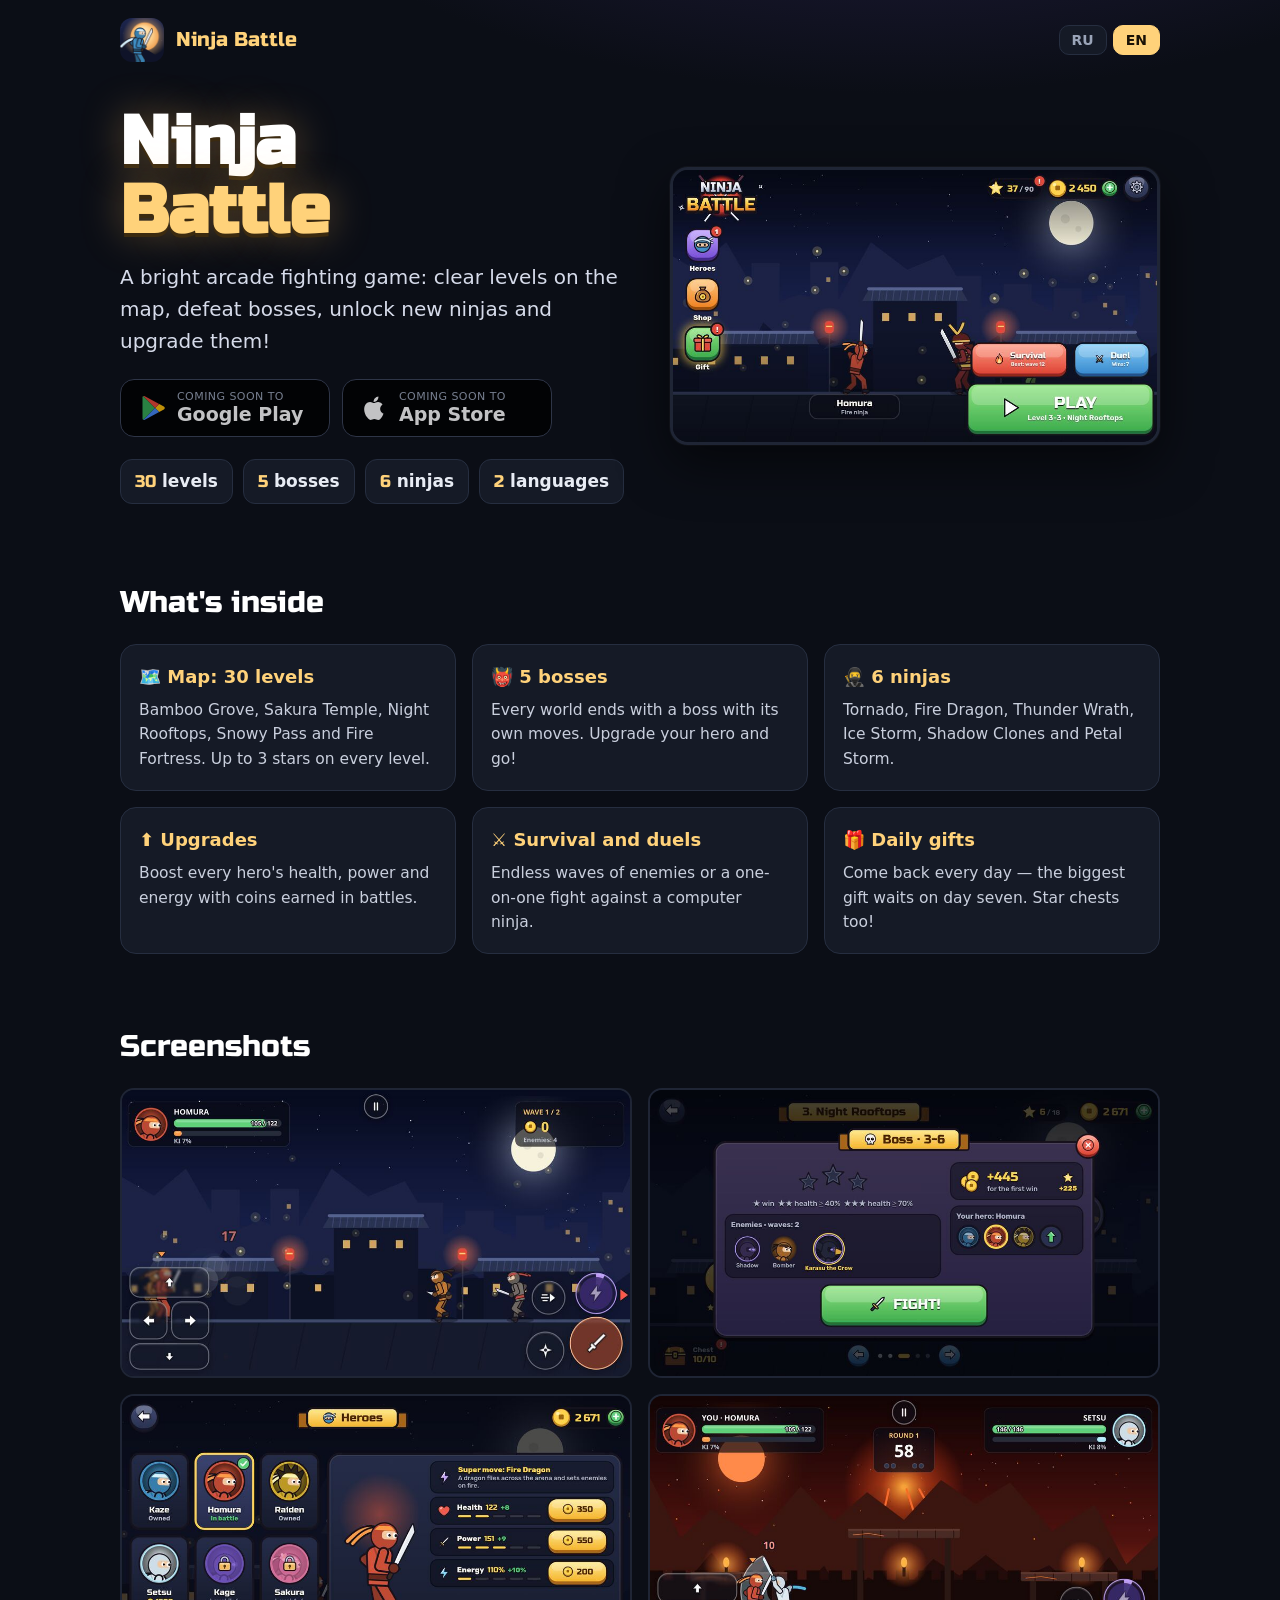
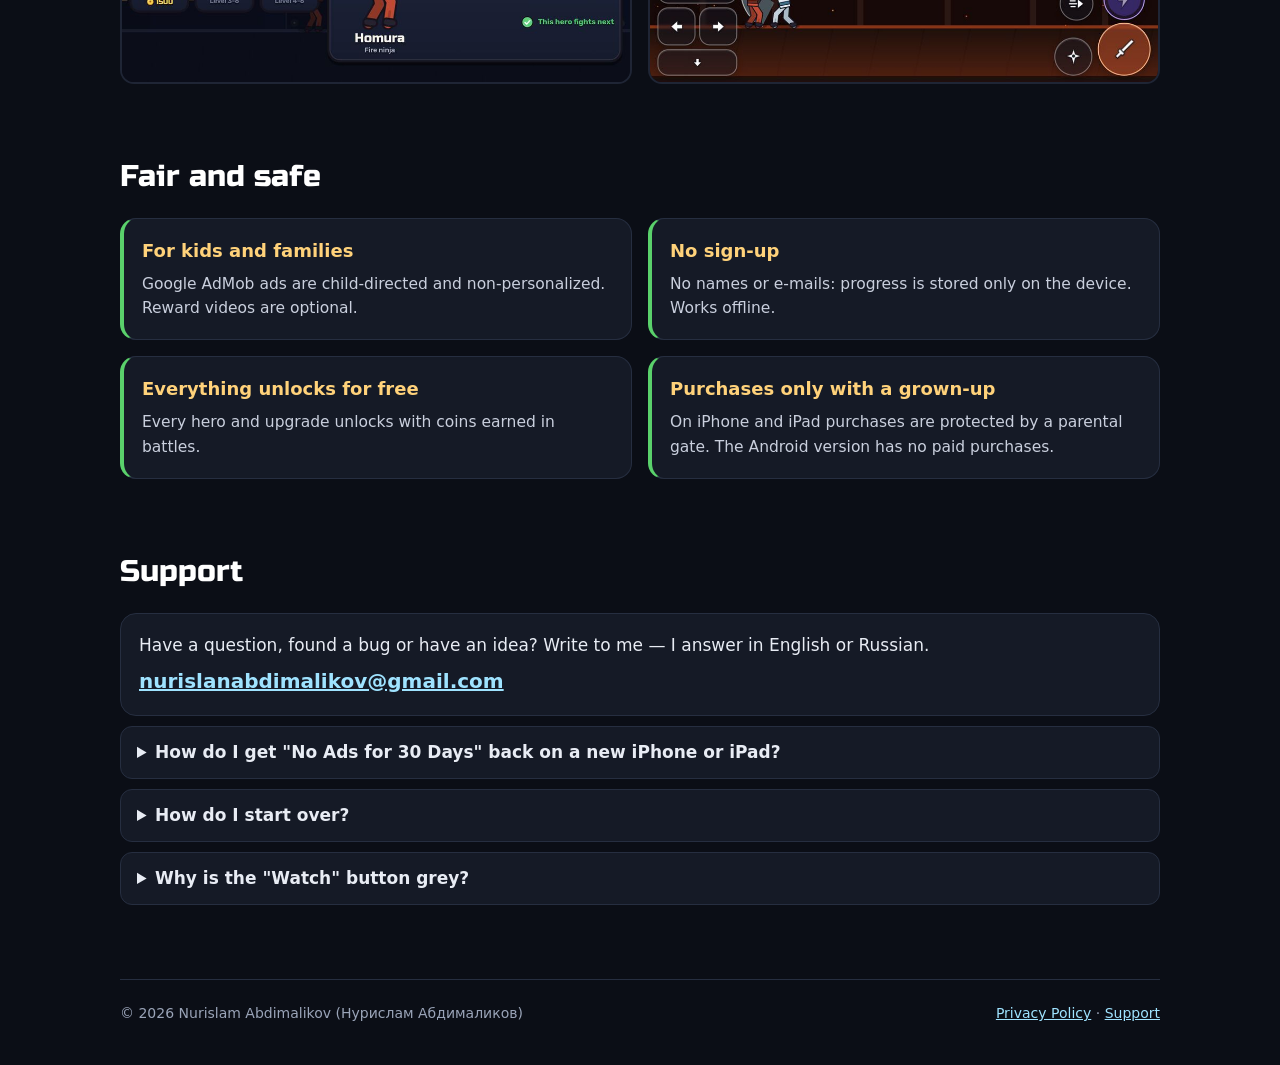
==== index.html @ 45d9c553 "Сайт игры «Битва ниндзя»: политика конфиденциальности, поддержка, app-ads.txt" ====
<!doctype html>
<html lang="ru">
<head>
<meta charset="utf-8">
<meta name="viewport" content="width=device-width,initial-scale=1">
<title>Битва ниндзя — Ninja Battle</title>
<meta name="description" content="Битва ниндзя — яркий аркадный файтинг для Android, iPhone и iPad: 30 уровней, 5 боссов, 6 ниндзя, выживание и дуэли.">
<meta property="og:title" content="Битва ниндзя — Ninja Battle">
<meta property="og:description" content="30 уровней, 6 ниндзя, боссы и дуэли. Открывай и прокачивай героев!">
<meta property="og:image" content="https://nurislam-abdimalikov.github.io/assets/feature-ru.jpg">
<meta name="theme-color" content="#0b0e16">
<link rel="icon" type="image/png" href="favicon.png">
<link rel="apple-touch-icon" href="assets/apple-touch-icon.png">
<style>
@font-face{font-family:Russo;src:url(assets/fonts/RussoOne-Regular.ttf) format('truetype');font-display:swap}
:root{--bg:#0b0e16;--card:#151a26;--line:#262e40;--text:#e8ecf4;--muted:#9aa4b8;--gold:#ffd27a;--green:#5ad16b;--blue:#9fe3ff;--red:#ff6b5a}
*{box-sizing:border-box}
body{margin:0;background:radial-gradient(1200px 600px at 70% -10%,#2a2350 0%,rgba(42,35,80,0) 60%),var(--bg);color:var(--text);font:17px/1.6 system-ui,-apple-system,'Segoe UI',Roboto,Arial,sans-serif}
a{color:var(--blue)}
.wrap{max-width:1080px;margin:0 auto;padding:0 20px}
header{display:flex;align-items:center;justify-content:space-between;padding:18px 0}
.brand{display:flex;align-items:center;gap:12px;font-family:Russo,system-ui;font-size:20px;color:var(--gold);text-decoration:none}
.brand img{width:44px;height:44px;border-radius:12px}
.lang{display:flex;gap:6px}
.lang button{background:var(--card);color:var(--muted);border:1px solid var(--line);border-radius:10px;padding:6px 12px;font:600 14px system-ui;cursor:pointer}
.lang button.on{color:#1a1206;background:var(--gold);border-color:var(--gold)}
.hero{display:grid;grid-template-columns:1.05fr 1fr;gap:36px;align-items:center;padding:28px 0 40px}
h1{font-family:Russo,system-ui;font-size:clamp(40px,6vw,68px);line-height:1.02;margin:0 0 14px;color:#fff;text-shadow:0 4px 0 #3b2a10,0 0 40px rgba(255,190,90,.35)}
h1 span{color:var(--gold)}
.lead{font-size:20px;color:#d6dbea;margin:0 0 22px}
.badges{display:flex;flex-wrap:wrap;gap:12px}
.badge{display:flex;align-items:center;gap:10px;min-width:210px;padding:10px 18px;border-radius:14px;background:#000;border:1px solid #3a4258;color:#fff;text-decoration:none}
.badge svg{width:28px;height:28px;flex:none}
.badge small{display:block;font-size:11px;color:var(--muted);line-height:1.2;text-transform:uppercase;letter-spacing:.04em}
.badge b{display:block;font-size:19px;line-height:1.2}
.badge.soon{opacity:.75;cursor:default}
.shot-main{width:100%;border-radius:18px;border:3px solid #1f2535;box-shadow:0 18px 50px rgba(0,0,0,.55),0 0 0 1px rgba(255,255,255,.04)}
.stats{display:flex;gap:10px;flex-wrap:wrap;margin:22px 0 0}
.stat{background:var(--card);border:1px solid var(--line);border-radius:12px;padding:8px 14px;font-weight:700}
.stat b{color:var(--gold);font-family:Russo,system-ui;font-weight:400;margin-right:6px}
h2{font-family:Russo,system-ui;font-weight:400;font-size:30px;margin:0 0 18px;color:#fff}
section{padding:34px 0}
.grid{display:grid;grid-template-columns:repeat(3,1fr);gap:16px}
.card{background:var(--card);border:1px solid var(--line);border-radius:16px;padding:18px}
.card h3{margin:0 0 6px;font-size:18px;color:var(--gold)}
.card p{margin:0;color:#c9cfdd;font-size:15.5px}
.gallery{display:grid;grid-template-columns:repeat(2,1fr);gap:16px}
.gallery img{width:100%;border-radius:14px;border:2px solid #1f2535;display:block}
.safe{display:grid;grid-template-columns:repeat(2,1fr);gap:16px}
.safe .card{border-left:4px solid var(--green)}
#support .card{display:flex;flex-direction:column;gap:6px}
.mail{font-size:20px;font-weight:700}
details{background:var(--card);border:1px solid var(--line);border-radius:12px;padding:12px 16px;margin:10px 0}
summary{cursor:pointer;font-weight:700}
footer{border-top:1px solid var(--line);margin-top:30px;padding:22px 0 40px;color:var(--muted);font-size:14px;display:flex;flex-wrap:wrap;gap:10px 22px;justify-content:space-between}
@media (max-width:860px){.hero{grid-template-columns:1fr}.grid{grid-template-columns:1fr 1fr}.safe,.gallery{grid-template-columns:1fr}}
@media (max-width:560px){.grid{grid-template-columns:1fr}.badge{min-width:0;flex:1 1 100%}}
</style>
</head>
<body>
<div class="wrap">
  <header>
    <a class="brand" href="./"><img src="assets/icon-192.png" alt=""><span data-t="brand">Битва ниндзя</span></a>
    <div class="lang"><button data-lang="ru">RU</button><button data-lang="en">EN</button></div>
  </header>

  <div class="hero">
    <div>
      <h1 data-t="title" data-html>Битва<br><span>ниндзя</span></h1>
      <p class="lead" data-t="lead">Яркий аркадный файтинг: проходи уровни на карте, побеждай боссов, открывай новых ниндзя и прокачивай их!</p>
      <div class="badges">
        <a class="badge soon" id="gp" aria-disabled="true">
          <svg viewBox="0 0 24 24"><path fill="#34A853" d="M3.6 1.8 13.8 12 3.6 22.2c-.4-.2-.6-.7-.6-1.2V3c0-.5.2-1 .6-1.2z"/><path fill="#FBBC04" d="m17.3 15.5-3.5-3.5 3.5-3.5 4 2.3c1.1.6 1.1 1.8 0 2.4z"/><path fill="#4285F4" d="M17.3 15.5 13.8 12 3.6 22.2c.4.2.9.2 1.4-.1z"/><path fill="#EA4335" d="M17.3 8.5 5 1.9c-.5-.3-1-.3-1.4-.1L13.8 12z"/></svg>
          <span><small data-t="gpSmall">Скоро в</small><b>Google Play</b></span>
        </a>
        <a class="badge soon" id="as" aria-disabled="true">
          <svg viewBox="0 0 24 24"><path fill="#fff" d="M16.4 12.6c0-2.4 2-3.6 2.1-3.7-1.2-1.7-3-1.9-3.6-2-1.5-.2-3 .9-3.8.9-.8 0-2-.9-3.3-.9-1.7 0-3.3 1-4.2 2.5-1.8 3.1-.5 7.7 1.3 10.2.9 1.2 1.9 2.6 3.2 2.6 1.3-.1 1.8-.8 3.3-.8 1.6 0 2 .8 3.4.8 1.4 0 2.3-1.3 3.1-2.5 1-1.4 1.4-2.8 1.4-2.9 0 0-2.9-1.1-2.9-4.2zM13.9 5.3c.7-.9 1.2-2 1-3.2-1 0-2.3.7-3 1.6-.7.8-1.2 2-1.1 3.1 1.2.1 2.3-.6 3.1-1.5z"/></svg>
          <span><small data-t="asSmall">Скоро в</small><b>App Store</b></span>
        </a>
      </div>
      <div class="stats">
        <div class="stat"><b>30</b><span data-t="s1">уровней</span></div>
        <div class="stat"><b>5</b><span data-t="s2">боссов</span></div>
        <div class="stat"><b>6</b><span data-t="s3">ниндзя</span></div>
        <div class="stat"><b>2</b><span data-t="s4">языка</span></div>
      </div>
    </div>
    <img class="shot-main" data-shot="01-home" src="assets/ru-01-home.jpg" alt="">
  </div>

  <section>
    <h2 data-t="featTitle">Что в игре</h2>
    <div class="grid">
      <div class="card"><h3 data-t="f1h">🗺️ Карта: 30 уровней</h3><p data-t="f1">Бамбуковая роща, храм сакуры, ночные крыши, снежный перевал и огненная крепость. До 3 звёзд за каждый уровень.</p></div>
      <div class="card"><h3 data-t="f2h">👹 5 боссов</h3><p data-t="f2">В конце каждого мира ждёт босс со своими приёмами. Прокачай героя — и вперёд!</p></div>
      <div class="card"><h3 data-t="f3h">🥷 6 ниндзя</h3><p data-t="f3">Торнадо, огненный дракон, гнев грома, ледяная буря, теневые клоны и буря лепестков.</p></div>
      <div class="card"><h3 data-t="f4h">⬆️ Прокачка</h3><p data-t="f4">Улучшай здоровье, силу и энергию каждого героя за монеты, заработанные в боях.</p></div>
      <div class="card"><h3 data-t="f5h">⚔️ Выживание и дуэли</h3><p data-t="f5">Бесконечные волны врагов или бой один на один с ниндзя-компьютером.</p></div>
      <div class="card"><h3 data-t="f6h">🎁 Подарки каждый день</h3><p data-t="f6">Заходи каждый день — на седьмой день самый большой подарок. Сундуки за звёзды!</p></div>
    </div>
  </section>

  <section>
    <h2 data-t="galTitle">Скриншоты</h2>
    <div class="gallery">
      <img data-shot="03-battle" src="assets/ru-03-battle.jpg" alt="" loading="lazy">
      <img data-shot="05-boss" src="assets/ru-05-boss.jpg" alt="" loading="lazy">
      <img data-shot="04-heroes" src="assets/ru-04-heroes.jpg" alt="" loading="lazy">
      <img data-shot="07-duel" src="assets/ru-07-duel.jpg" alt="" loading="lazy">
    </div>
  </section>

  <section>
    <h2 data-t="safeTitle">Честно и безопасно</h2>
    <div class="safe">
      <div class="card"><h3 data-t="g1h">Для детей и семей</h3><p data-t="g1">Реклама Google AdMob — только детская и без персонализации. Ролики за награду — по желанию.</p></div>
      <div class="card"><h3 data-t="g2h">Без регистрации</h3><p data-t="g2">Никаких имён и e-mail: прогресс хранится только на устройстве. Можно играть без интернета.</p></div>
      <div class="card"><h3 data-t="g3h">Всё открывается бесплатно</h3><p data-t="g3">Все герои и улучшения открываются за монеты, заработанные в боях.</p></div>
      <div class="card"><h3 data-t="g4h">Покупки — только со взрослыми</h3><p data-t="g4">На iPhone и iPad покупки защищены «родительским замком». В версии для Android платных покупок нет.</p></div>
    </div>
  </section>

  <section id="support">
    <h2 data-t="supTitle">Поддержка</h2>
    <div class="card">
      <span data-t="supText">Есть вопрос, нашли ошибку или есть идея? Напишите — отвечу на русском или английском.</span>
      <a class="mail" href="mailto:nurislanabdimalikov@gmail.com">nurislanabdimalikov@gmail.com</a>
    </div>
    <details><summary data-t="q1">Как вернуть «Без рекламы на 30 дней» на новом iPhone или iPad?</summary><p data-t="a1">Войдите в тот же Apple ID, откройте Магазин (или Настройки) и нажмите «Восстановить покупки» — оставшиеся дни вернутся.</p></details>
    <details><summary data-t="q2">Как начать игру заново?</summary><p data-t="a2">Настройки → «Сбросить прогресс». Прогресс хранится только на устройстве, поэтому при удалении игры он тоже удаляется.</p></details>
    <details><summary data-t="q3">Почему кнопка «Смотреть» серая?</summary><p data-t="a3">Рекламный ролик сейчас не загрузился (нет интернета или нет рекламы в вашем регионе) или вы уже посмотрели все ролики на сегодня. Попробуйте позже.</p></details>
  </section>

  <footer>
    <span>© 2026 Nurislam Abdimalikov (<span data-t="devRu">Нурислам Абдималиков</span>)</span>
    <span><a id="pp" href="privacy-policy-ru.html" data-t="pp">Политика конфиденциальности</a> · <a href="#support" data-t="sup">Поддержка</a></span>
  </footer>
</div>

<script>
// Когда игра выйдет — вставь ссылки сюда, и значки «Скоро» станут кнопками «Скачать»:
const GOOGLE_PLAY_URL = ''; // например https://play.google.com/store/apps/details?id=com.bitvaninja.game
const APP_STORE_URL = '';   // например https://apps.apple.com/app/id1234567890

const T = {
  en: {
    brand: 'Ninja Battle', title: 'Ninja<br><span>Battle</span>',
    lead: 'A bright arcade fighting game: clear levels on the map, defeat bosses, unlock new ninjas and upgrade them!',
    gpSmall: 'Coming soon to', asSmall: 'Coming soon to', s1: 'levels', s2: 'bosses', s3: 'ninjas', s4: 'languages',
    featTitle: "What's inside", f1h: '🗺️ Map: 30 levels', f1: 'Bamboo Grove, Sakura Temple, Night Rooftops, Snowy Pass and Fire Fortress. Up to 3 stars on every level.',
    f2h: '👹 5 bosses', f2: 'Every world ends with a boss with its own moves. Upgrade your hero and go!',
    f3h: '🥷 6 ninjas', f3: 'Tornado, Fire Dragon, Thunder Wrath, Ice Storm, Shadow Clones and Petal Storm.',
    f4h: '⬆️ Upgrades', f4: "Boost every hero's health, power and energy with coins earned in battles.",
    f5h: '⚔️ Survival and duels', f5: 'Endless waves of enemies or a one-on-one fight against a computer ninja.',
    f6h: '🎁 Daily gifts', f6: 'Come back every day — the biggest gift waits on day seven. Star chests too!',
    galTitle: 'Screenshots', safeTitle: 'Fair and safe',
    g1h: 'For kids and families', g1: 'Google AdMob ads are child-directed and non-personalized. Reward videos are optional.',
    g2h: 'No sign-up', g2: 'No names or e-mails: progress is stored only on the device. Works offline.',
    g3h: 'Everything unlocks for free', g3: 'Every hero and upgrade unlocks with coins earned in battles.',
    g4h: 'Purchases only with a grown-up', g4: 'On iPhone and iPad purchases are protected by a parental gate. The Android version has no paid purchases.',
    supTitle: 'Support', supText: 'Have a question, found a bug or have an idea? Write to me — I answer in English or Russian.',
    q1: 'How do I get "No Ads for 30 Days" back on a new iPhone or iPad?', a1: 'Sign in with the same Apple ID, open the Shop (or Settings) and tap "Restore purchases" — the remaining days come back.',
    q2: 'How do I start over?', a2: 'Settings → "Reset progress". Progress is stored only on the device, so deleting the game deletes it too.',
    q3: 'Why is the "Watch" button grey?', a3: "The video ad didn't load (no internet or no ads in your region) or you have watched all videos for today. Try again later.",
    devRu: 'Нурислам Абдималиков', pp: 'Privacy Policy', sup: 'Support', ppHref: 'privacy-policy-en.html',
  },
};
const ru = {}; document.querySelectorAll('[data-t]').forEach(el => { ru[el.dataset.t] = el.innerHTML; });
ru.ppHref = 'privacy-policy-ru.html'; ru.gpSmall = 'Скоро в'; ru.asSmall = 'Скоро в';
T.ru = ru;
function setLang(lang) {
  const d = T[lang] || T.ru;
  document.documentElement.lang = lang;
  document.querySelectorAll('[data-t]').forEach(el => { const v = d[el.dataset.t]; if (v != null) el.innerHTML = v; });
  document.querySelectorAll('[data-shot]').forEach(img => { img.src = `assets/${lang}-${img.dataset.shot}.jpg`; });
  document.getElementById('pp').href = d.ppHref;
  document.querySelectorAll('.lang button').forEach(b => b.classList.toggle('on', b.dataset.lang === lang));
  document.title = lang === 'en' ? 'Ninja Battle — Битва ниндзя' : 'Битва ниндзя — Ninja Battle';
  for (const [id, url] of [['gp', GOOGLE_PLAY_URL], ['as', APP_STORE_URL]]) {
    const a = document.getElementById(id);
    if (url) { a.href = url; a.classList.remove('soon'); a.removeAttribute('aria-disabled'); a.querySelector('small').textContent = id === 'gp' ? (lang === 'en' ? 'Get it on' : 'Скачать в') : (lang === 'en' ? 'Download on the' : 'Загрузить в'); }
  }
  try { localStorage.setItem('lang', lang); } catch (e) {}
}
document.querySelectorAll('.lang button').forEach(b => b.addEventListener('click', () => setLang(b.dataset.lang)));
const q = new URLSearchParams(location.search).get('lang');
let saved = null; try { saved = localStorage.getItem('lang'); } catch (e) {}
const auto = /^(ru|ky|kk|uz|be|tg)/i.test(navigator.language || '') ? 'ru' : 'en';
setLang(q === 'en' || q === 'ru' ? q : saved || auto);
</script>
</body>
</html>
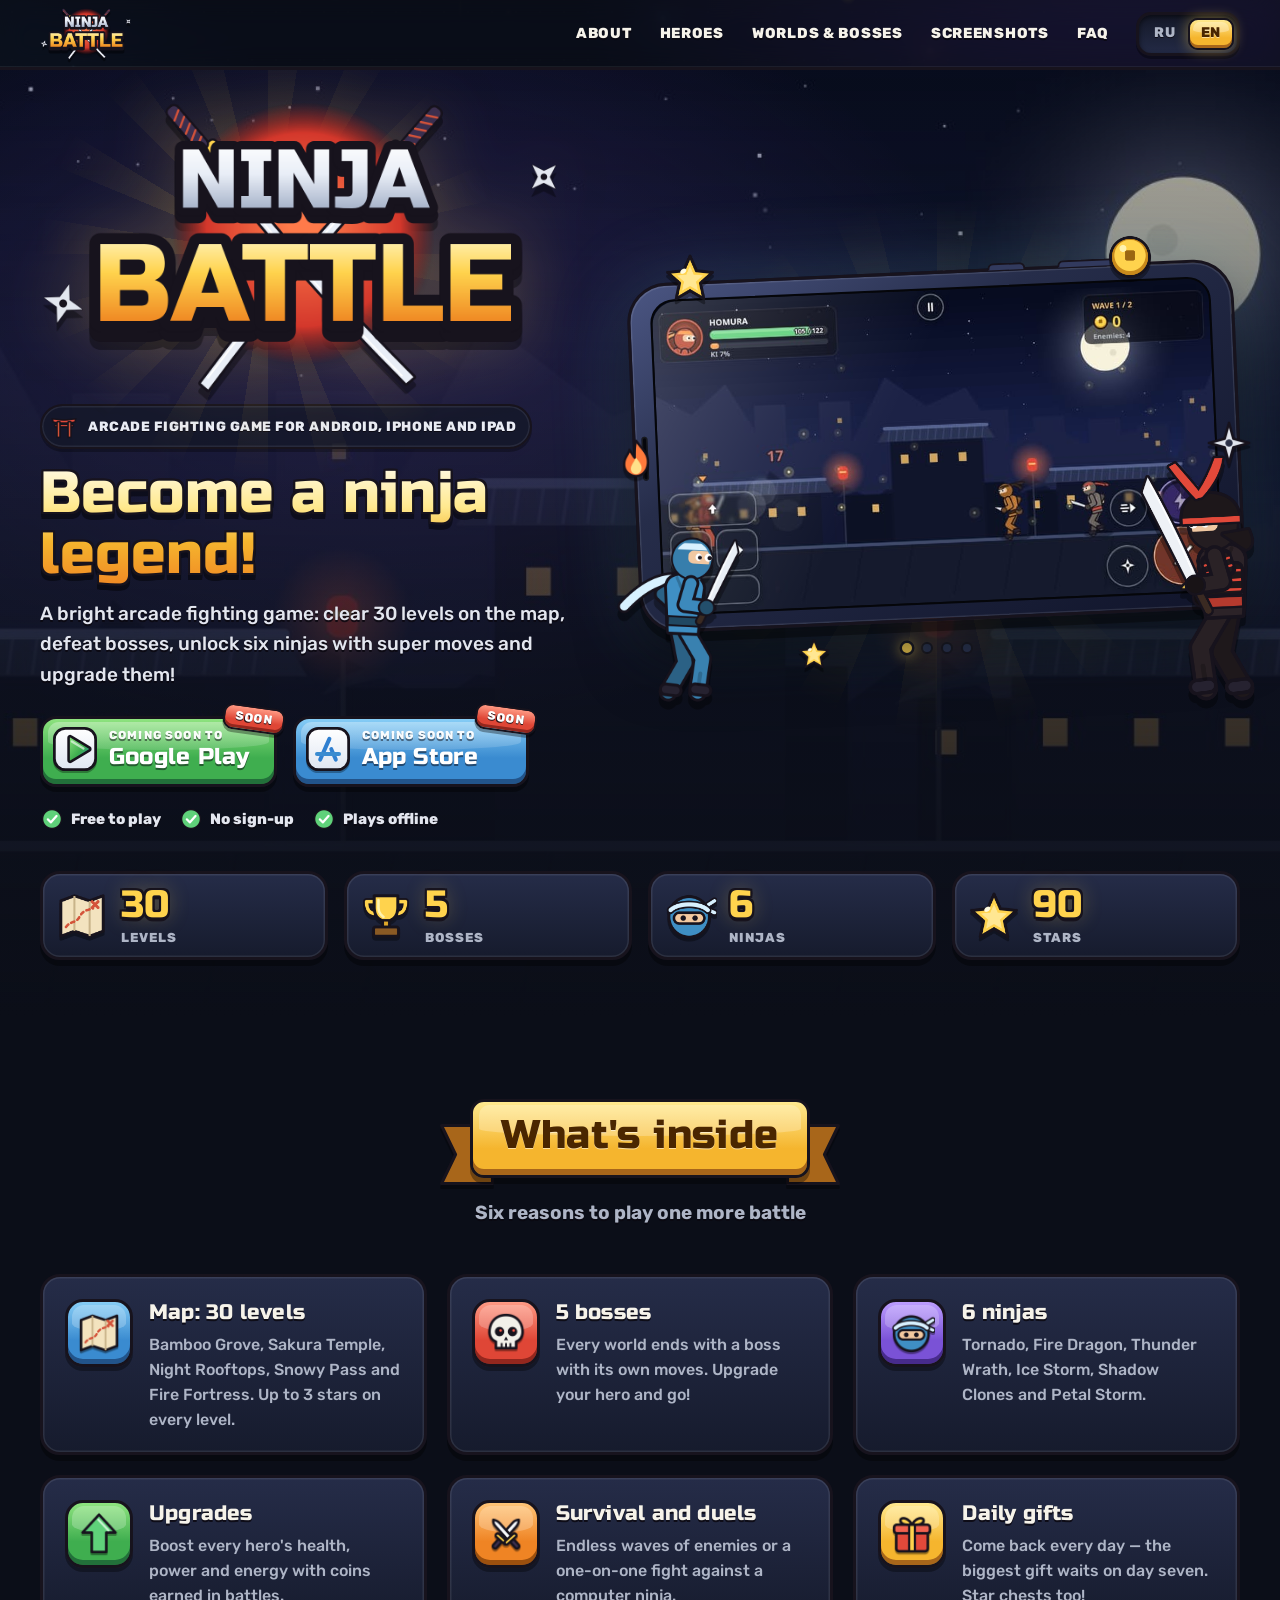
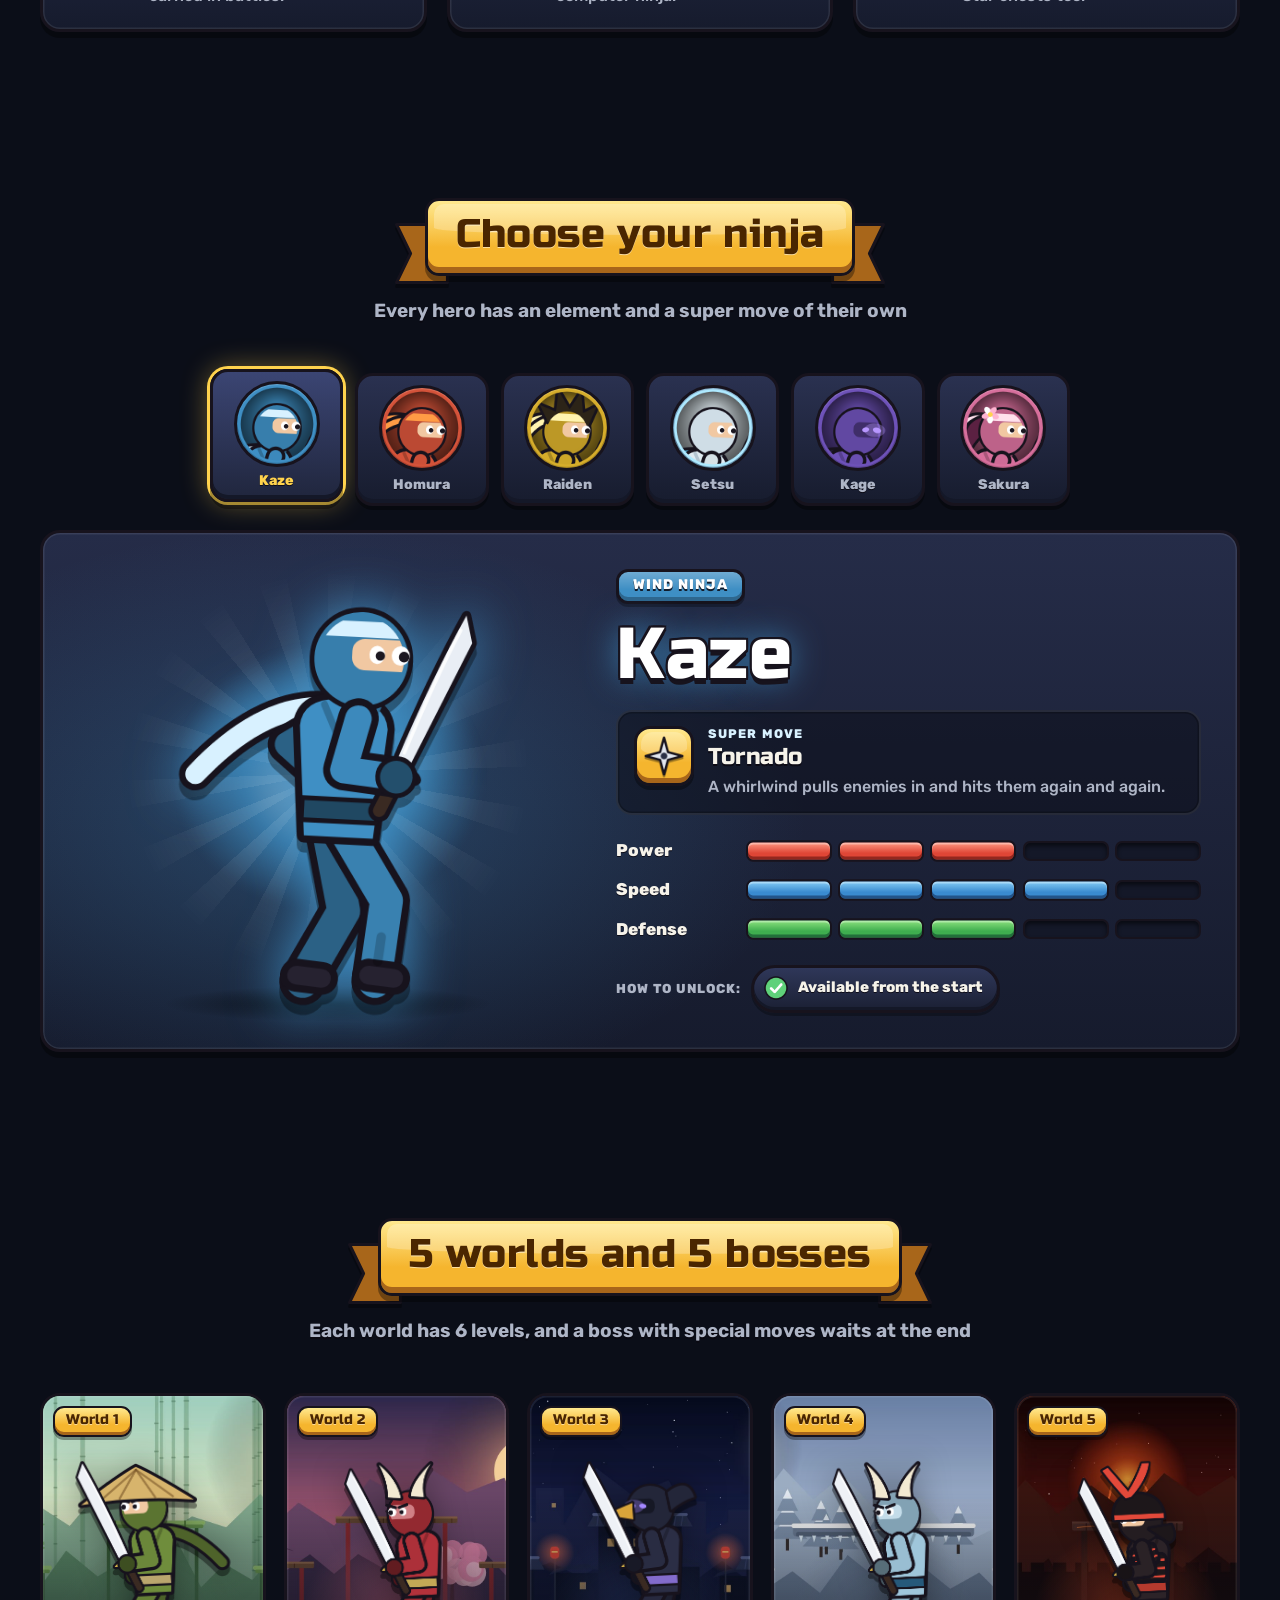
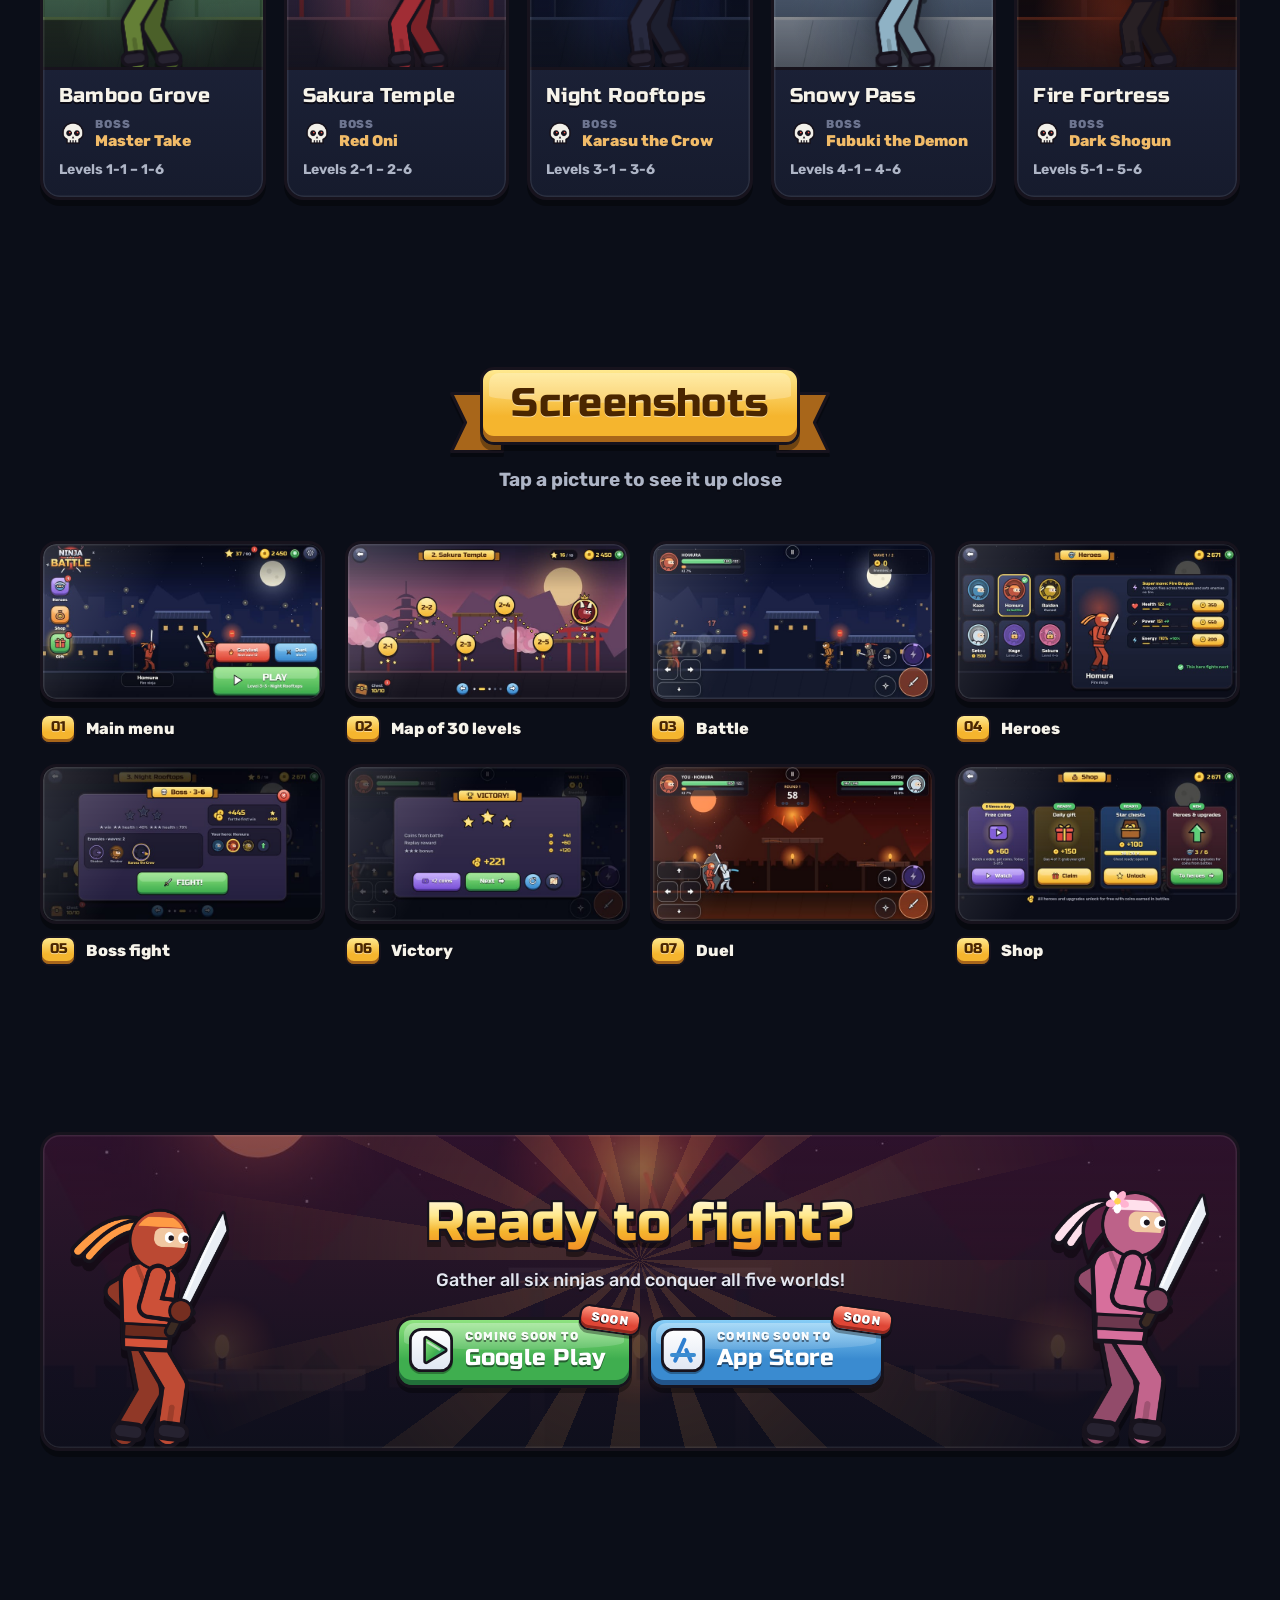
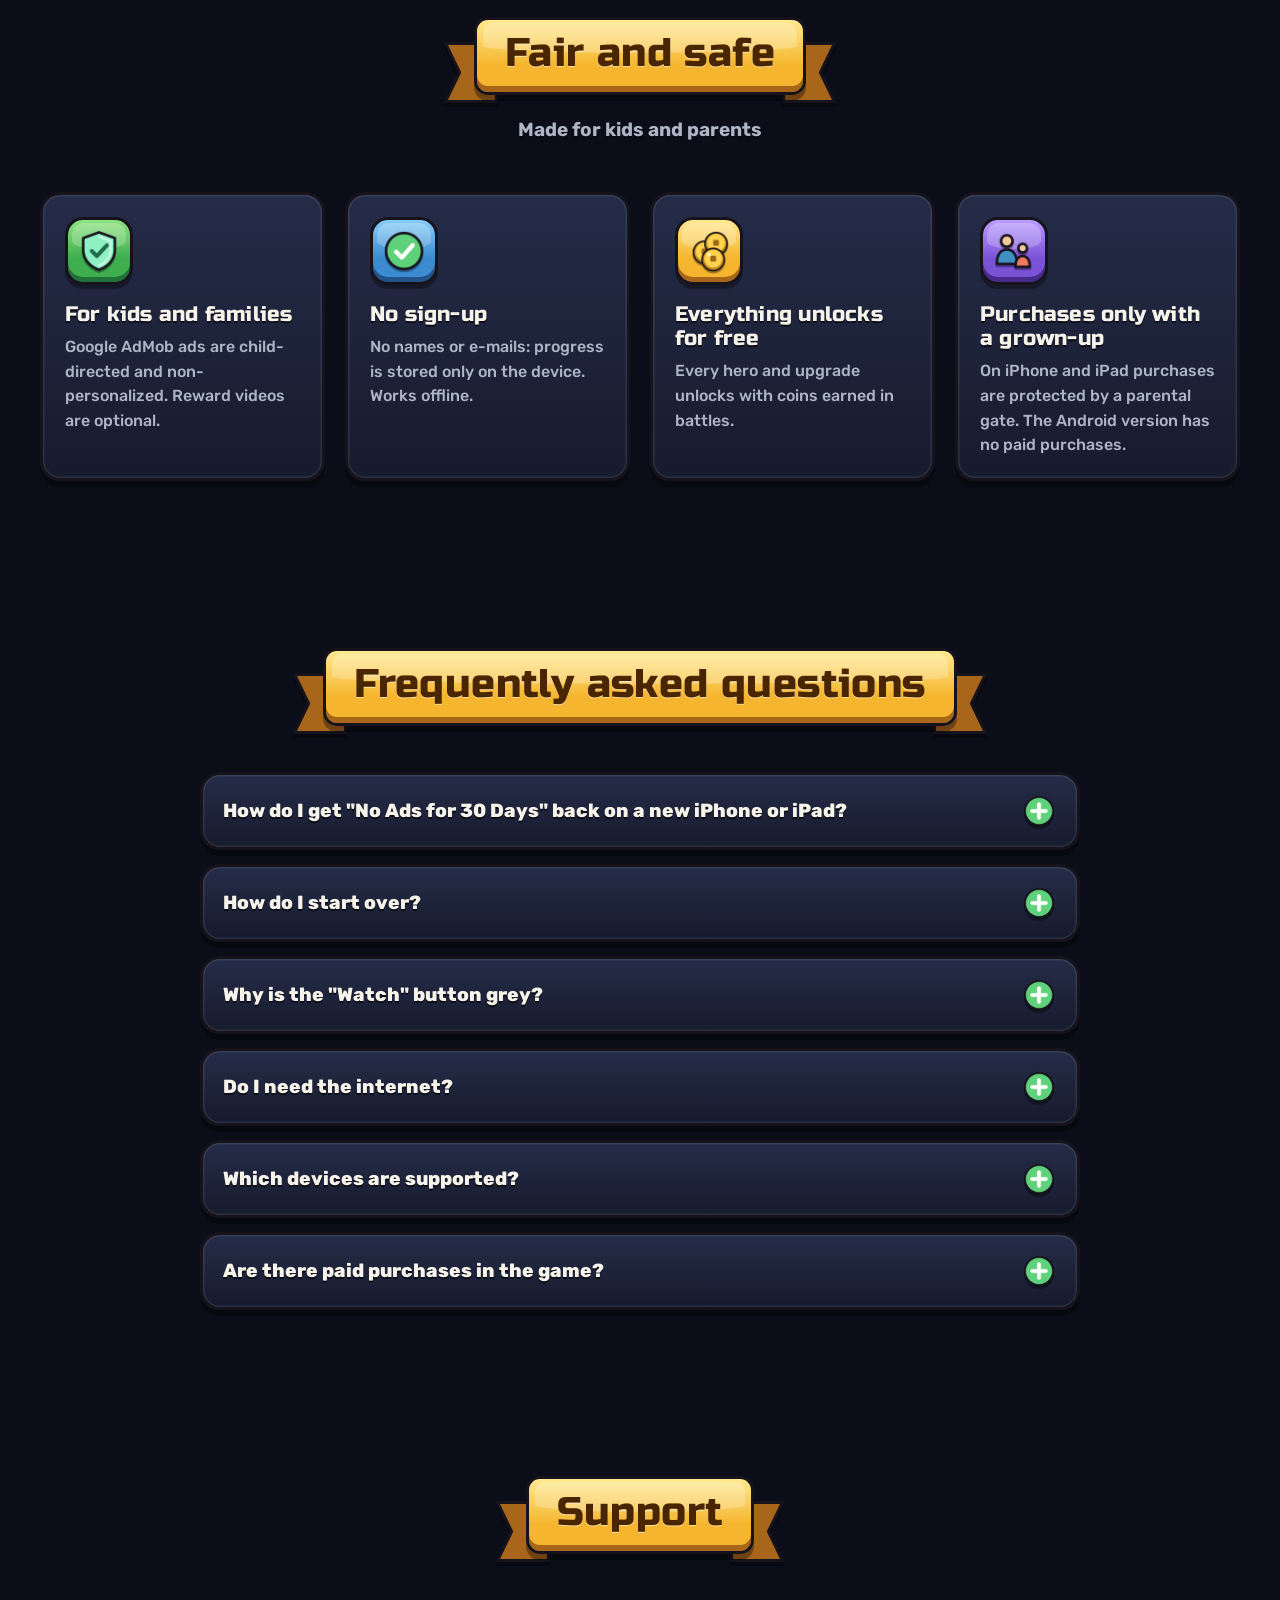
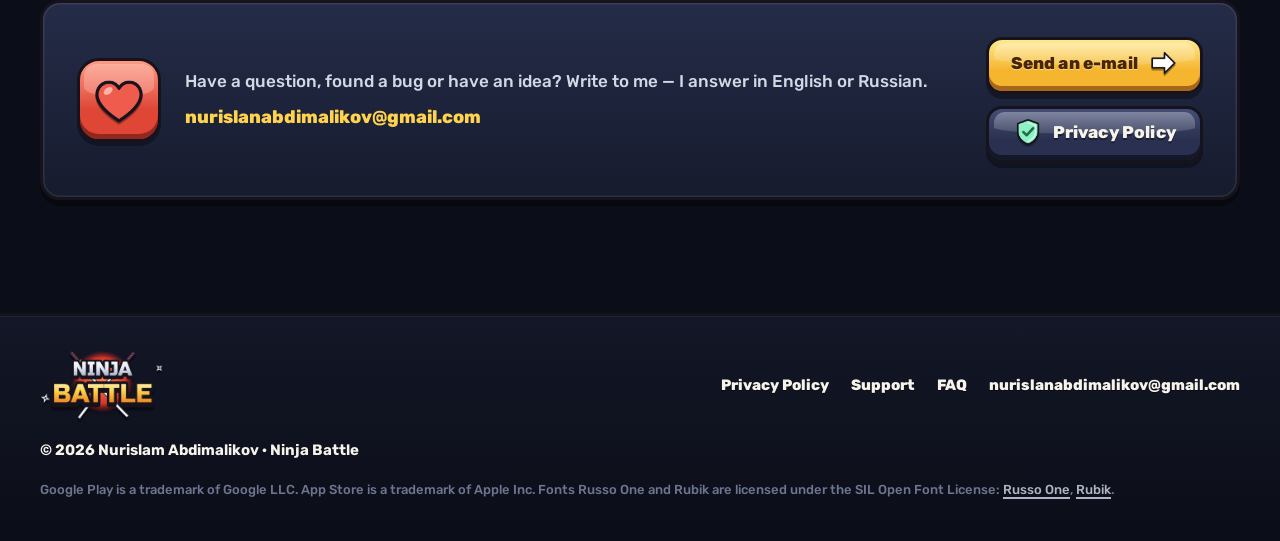
==== commit e7518f08: "Новый дизайн сайта в стиле игры Графика из игры (герои, боссы, миры, значки, логотип), новые разделы" ====
--- a/index.html
+++ b/index.html
@@ -2,191 +2,210 @@
 <html lang="ru">
 <head>
 <meta charset="utf-8">
-<meta name="viewport" content="width=device-width,initial-scale=1">
-<title>Битва ниндзя — Ninja Battle</title>
-<meta name="description" content="Битва ниндзя — яркий аркадный файтинг для Android, iPhone и iPad: 30 уровней, 5 боссов, 6 ниндзя, выживание и дуэли.">
+<meta name="viewport" content="width=device-width,initial-scale=1,viewport-fit=cover">
+<title>Битва ниндзя — аркадный файтинг для Android, iPhone и iPad</title>
+<meta name="description" content="Битва ниндзя — яркий аркадный файтинг для Android, iPhone и iPad: 30 уровней, 5 боссов, 6 ниндзя с суперприёмами, выживание и дуэли." data-i18n-attr="content:metaDesc">
+<link rel="canonical" href="https://nurislam-abdimalikov.github.io/">
+<link rel="alternate" hreflang="ru" href="https://nurislam-abdimalikov.github.io/?lang=ru">
+<link rel="alternate" hreflang="en" href="https://nurislam-abdimalikov.github.io/?lang=en">
+<link rel="alternate" hreflang="x-default" href="https://nurislam-abdimalikov.github.io/">
+<meta property="og:type" content="website">
+<meta property="og:site_name" content="Битва ниндзя — Ninja Battle">
+<meta property="og:url" content="https://nurislam-abdimalikov.github.io/">
 <meta property="og:title" content="Битва ниндзя — Ninja Battle">
-<meta property="og:description" content="30 уровней, 6 ниндзя, боссы и дуэли. Открывай и прокачивай героев!">
+<meta property="og:description" content="30 уровней, 6 ниндзя, 5 боссов и дуэли. Открывай и прокачивай героев!">
 <meta property="og:image" content="https://nurislam-abdimalikov.github.io/assets/feature-ru.jpg">
-<meta name="theme-color" content="#0b0e16">
+<meta property="og:image:width" content="1024">
+<meta property="og:image:height" content="500">
+<meta property="og:locale" content="ru_RU">
+<meta property="og:locale:alternate" content="en_US">
+<meta name="twitter:card" content="summary_large_image">
+<meta name="theme-color" content="#0b0e18">
 <link rel="icon" type="image/png" href="favicon.png">
 <link rel="apple-touch-icon" href="assets/apple-touch-icon.png">
-<style>
-@font-face{font-family:Russo;src:url(assets/fonts/RussoOne-Regular.ttf) format('truetype');font-display:swap}
-:root{--bg:#0b0e16;--card:#151a26;--line:#262e40;--text:#e8ecf4;--muted:#9aa4b8;--gold:#ffd27a;--green:#5ad16b;--blue:#9fe3ff;--red:#ff6b5a}
-*{box-sizing:border-box}
-body{margin:0;background:radial-gradient(1200px 600px at 70% -10%,#2a2350 0%,rgba(42,35,80,0) 60%),var(--bg);color:var(--text);font:17px/1.6 system-ui,-apple-system,'Segoe UI',Roboto,Arial,sans-serif}
-a{color:var(--blue)}
-.wrap{max-width:1080px;margin:0 auto;padding:0 20px}
-header{display:flex;align-items:center;justify-content:space-between;padding:18px 0}
-.brand{display:flex;align-items:center;gap:12px;font-family:Russo,system-ui;font-size:20px;color:var(--gold);text-decoration:none}
-.brand img{width:44px;height:44px;border-radius:12px}
-.lang{display:flex;gap:6px}
-.lang button{background:var(--card);color:var(--muted);border:1px solid var(--line);border-radius:10px;padding:6px 12px;font:600 14px system-ui;cursor:pointer}
-.lang button.on{color:#1a1206;background:var(--gold);border-color:var(--gold)}
-.hero{display:grid;grid-template-columns:1.05fr 1fr;gap:36px;align-items:center;padding:28px 0 40px}
-h1{font-family:Russo,system-ui;font-size:clamp(40px,6vw,68px);line-height:1.02;margin:0 0 14px;color:#fff;text-shadow:0 4px 0 #3b2a10,0 0 40px rgba(255,190,90,.35)}
-h1 span{color:var(--gold)}
-.lead{font-size:20px;color:#d6dbea;margin:0 0 22px}
-.badges{display:flex;flex-wrap:wrap;gap:12px}
-.badge{display:flex;align-items:center;gap:10px;min-width:210px;padding:10px 18px;border-radius:14px;background:#000;border:1px solid #3a4258;color:#fff;text-decoration:none}
-.badge svg{width:28px;height:28px;flex:none}
-.badge small{display:block;font-size:11px;color:var(--muted);line-height:1.2;text-transform:uppercase;letter-spacing:.04em}
-.badge b{display:block;font-size:19px;line-height:1.2}
-.badge.soon{opacity:.75;cursor:default}
-.shot-main{width:100%;border-radius:18px;border:3px solid #1f2535;box-shadow:0 18px 50px rgba(0,0,0,.55),0 0 0 1px rgba(255,255,255,.04)}
-.stats{display:flex;gap:10px;flex-wrap:wrap;margin:22px 0 0}
-.stat{background:var(--card);border:1px solid var(--line);border-radius:12px;padding:8px 14px;font-weight:700}
-.stat b{color:var(--gold);font-family:Russo,system-ui;font-weight:400;margin-right:6px}
-h2{font-family:Russo,system-ui;font-weight:400;font-size:30px;margin:0 0 18px;color:#fff}
-section{padding:34px 0}
-.grid{display:grid;grid-template-columns:repeat(3,1fr);gap:16px}
-.card{background:var(--card);border:1px solid var(--line);border-radius:16px;padding:18px}
-.card h3{margin:0 0 6px;font-size:18px;color:var(--gold)}
-.card p{margin:0;color:#c9cfdd;font-size:15.5px}
-.gallery{display:grid;grid-template-columns:repeat(2,1fr);gap:16px}
-.gallery img{width:100%;border-radius:14px;border:2px solid #1f2535;display:block}
-.safe{display:grid;grid-template-columns:repeat(2,1fr);gap:16px}
-.safe .card{border-left:4px solid var(--green)}
-#support .card{display:flex;flex-direction:column;gap:6px}
-.mail{font-size:20px;font-weight:700}
-details{background:var(--card);border:1px solid var(--line);border-radius:12px;padding:12px 16px;margin:10px 0}
-summary{cursor:pointer;font-weight:700}
-footer{border-top:1px solid var(--line);margin-top:30px;padding:22px 0 40px;color:var(--muted);font-size:14px;display:flex;flex-wrap:wrap;gap:10px 22px;justify-content:space-between}
-@media (max-width:860px){.hero{grid-template-columns:1fr}.grid{grid-template-columns:1fr 1fr}.safe,.gallery{grid-template-columns:1fr}}
-@media (max-width:560px){.grid{grid-template-columns:1fr}.badge{min-width:0;flex:1 1 100%}}
-</style>
+<link rel="preload" href="assets/fonts/RussoOne-Regular.ttf" as="font" type="font/ttf" crossorigin>
+<link rel="preload" href="assets/fonts/Rubik-ExtraBold.ttf" as="font" type="font/ttf" crossorigin>
+<link rel="stylesheet" href="assets/site.css">
+<script>
+/* Язык выбираем до показа страницы, чтобы не мигал русский текст */
+(function(){var l=null,d=document.documentElement;try{l=new URLSearchParams(location.search).get('lang')}catch(e){}
+if(l!=='en'&&l!=='ru'){try{l=localStorage.getItem('lang')}catch(e){}}
+if(l!=='en'&&l!=='ru'){l=/^(ru|ky|kk|uz|be|tg)/i.test(navigator.language||'')?'ru':'en'}
+if(l==='en'){d.lang='en';d.className+=' i18n-wait';setTimeout(function(){d.classList.remove('i18n-wait')},2500)}})();
+</script>
 </head>
 <body>
-<div class="wrap">
-  <header>
-    <a class="brand" href="./"><img src="assets/icon-192.png" alt=""><span data-t="brand">Битва ниндзя</span></a>
-    <div class="lang"><button data-lang="ru">RU</button><button data-lang="en">EN</button></div>
-  </header>
-
-  <div class="hero">
-    <div>
-      <h1 data-t="title" data-html>Битва<br><span>ниндзя</span></h1>
-      <p class="lead" data-t="lead">Яркий аркадный файтинг: проходи уровни на карте, побеждай боссов, открывай новых ниндзя и прокачивай их!</p>
-      <div class="badges">
-        <a class="badge soon" id="gp" aria-disabled="true">
-          <svg viewBox="0 0 24 24"><path fill="#34A853" d="M3.6 1.8 13.8 12 3.6 22.2c-.4-.2-.6-.7-.6-1.2V3c0-.5.2-1 .6-1.2z"/><path fill="#FBBC04" d="m17.3 15.5-3.5-3.5 3.5-3.5 4 2.3c1.1.6 1.1 1.8 0 2.4z"/><path fill="#4285F4" d="M17.3 15.5 13.8 12 3.6 22.2c.4.2.9.2 1.4-.1z"/><path fill="#EA4335" d="M17.3 8.5 5 1.9c-.5-.3-1-.3-1.4-.1L13.8 12z"/></svg>
-          <span><small data-t="gpSmall">Скоро в</small><b>Google Play</b></span>
-        </a>
-        <a class="badge soon" id="as" aria-disabled="true">
-          <svg viewBox="0 0 24 24"><path fill="#fff" d="M16.4 12.6c0-2.4 2-3.6 2.1-3.7-1.2-1.7-3-1.9-3.6-2-1.5-.2-3 .9-3.8.9-.8 0-2-.9-3.3-.9-1.7 0-3.3 1-4.2 2.5-1.8 3.1-.5 7.7 1.3 10.2.9 1.2 1.9 2.6 3.2 2.6 1.3-.1 1.8-.8 3.3-.8 1.6 0 2 .8 3.4.8 1.4 0 2.3-1.3 3.1-2.5 1-1.4 1.4-2.8 1.4-2.9 0 0-2.9-1.1-2.9-4.2zM13.9 5.3c.7-.9 1.2-2 1-3.2-1 0-2.3.7-3 1.6-.7.8-1.2 2-1.1 3.1 1.2.1 2.3-.6 3.1-1.5z"/></svg>
-          <span><small data-t="asSmall">Скоро в</small><b>App Store</b></span>
-        </a>
-      </div>
-      <div class="stats">
-        <div class="stat"><b>30</b><span data-t="s1">уровней</span></div>
-        <div class="stat"><b>5</b><span data-t="s2">боссов</span></div>
-        <div class="stat"><b>6</b><span data-t="s3">ниндзя</span></div>
-        <div class="stat"><b>2</b><span data-t="s4">языка</span></div>
-      </div>
-    </div>
-    <img class="shot-main" data-shot="01-home" src="assets/ru-01-home.jpg" alt="">
-  </div>
-
-  <section>
-    <h2 data-t="featTitle">Что в игре</h2>
-    <div class="grid">
-      <div class="card"><h3 data-t="f1h">🗺️ Карта: 30 уровней</h3><p data-t="f1">Бамбуковая роща, храм сакуры, ночные крыши, снежный перевал и огненная крепость. До 3 звёзд за каждый уровень.</p></div>
-      <div class="card"><h3 data-t="f2h">👹 5 боссов</h3><p data-t="f2">В конце каждого мира ждёт босс со своими приёмами. Прокачай героя — и вперёд!</p></div>
-      <div class="card"><h3 data-t="f3h">🥷 6 ниндзя</h3><p data-t="f3">Торнадо, огненный дракон, гнев грома, ледяная буря, теневые клоны и буря лепестков.</p></div>
-      <div class="card"><h3 data-t="f4h">⬆️ Прокачка</h3><p data-t="f4">Улучшай здоровье, силу и энергию каждого героя за монеты, заработанные в боях.</p></div>
-      <div class="card"><h3 data-t="f5h">⚔️ Выживание и дуэли</h3><p data-t="f5">Бесконечные волны врагов или бой один на один с ниндзя-компьютером.</p></div>
-      <div class="card"><h3 data-t="f6h">🎁 Подарки каждый день</h3><p data-t="f6">Заходи каждый день — на седьмой день самый большой подарок. Сундуки за звёзды!</p></div>
-    </div>
-  </section>
-
-  <section>
-    <h2 data-t="galTitle">Скриншоты</h2>
-    <div class="gallery">
-      <img data-shot="03-battle" src="assets/ru-03-battle.jpg" alt="" loading="lazy">
-      <img data-shot="05-boss" src="assets/ru-05-boss.jpg" alt="" loading="lazy">
-      <img data-shot="04-heroes" src="assets/ru-04-heroes.jpg" alt="" loading="lazy">
-      <img data-shot="07-duel" src="assets/ru-07-duel.jpg" alt="" loading="lazy">
-    </div>
-  </section>
-
-  <section>
-    <h2 data-t="safeTitle">Честно и безопасно</h2>
-    <div class="safe">
-      <div class="card"><h3 data-t="g1h">Для детей и семей</h3><p data-t="g1">Реклама Google AdMob — только детская и без персонализации. Ролики за награду — по желанию.</p></div>
-      <div class="card"><h3 data-t="g2h">Без регистрации</h3><p data-t="g2">Никаких имён и e-mail: прогресс хранится только на устройстве. Можно играть без интернета.</p></div>
-      <div class="card"><h3 data-t="g3h">Всё открывается бесплатно</h3><p data-t="g3">Все герои и улучшения открываются за монеты, заработанные в боях.</p></div>
-      <div class="card"><h3 data-t="g4h">Покупки — только со взрослыми</h3><p data-t="g4">На iPhone и iPad покупки защищены «родительским замком». В версии для Android платных покупок нет.</p></div>
-    </div>
-  </section>
-
-  <section id="support">
-    <h2 data-t="supTitle">Поддержка</h2>
-    <div class="card">
-      <span data-t="supText">Есть вопрос, нашли ошибку или есть идея? Напишите — отвечу на русском или английском.</span>
-      <a class="mail" href="mailto:nurislanabdimalikov@gmail.com">nurislanabdimalikov@gmail.com</a>
-    </div>
-    <details><summary data-t="q1">Как вернуть «Без рекламы на 30 дней» на новом iPhone или iPad?</summary><p data-t="a1">Войдите в тот же Apple ID, откройте Магазин (или Настройки) и нажмите «Восстановить покупки» — оставшиеся дни вернутся.</p></details>
-    <details><summary data-t="q2">Как начать игру заново?</summary><p data-t="a2">Настройки → «Сбросить прогресс». Прогресс хранится только на устройстве, поэтому при удалении игры он тоже удаляется.</p></details>
-    <details><summary data-t="q3">Почему кнопка «Смотреть» серая?</summary><p data-t="a3">Рекламный ролик сейчас не загрузился (нет интернета или нет рекламы в вашем регионе) или вы уже посмотрели все ролики на сегодня. Попробуйте позже.</p></details>
-  </section>
-
-  <footer>
-    <span>© 2026 Nurislam Abdimalikov (<span data-t="devRu">Нурислам Абдималиков</span>)</span>
-    <span><a id="pp" href="privacy-policy-ru.html" data-t="pp">Политика конфиденциальности</a> · <a href="#support" data-t="sup">Поддержка</a></span>
-  </footer>
+<svg class="svg-defs" aria-hidden="true" focusable="false">
+ <defs>
+  <linearGradient id="gTile" x1="0" y1="0" x2="0" y2="1"><stop offset="0" stop-color="#ffffff"/><stop offset="1" stop-color="#dfe6f2"/></linearGradient>
+  <linearGradient id="gPlay" x1="0" y1="0" x2="1" y2="1"><stop offset="0" stop-color="#8ee37f"/><stop offset=".55" stop-color="#3fae4f"/><stop offset="1" stop-color="#1f8fb8"/></linearGradient>
+  <symbol id="i-gp" viewBox="0 0 48 48">
+   <rect x="1.5" y="1.5" width="45" height="45" rx="12" fill="url(#gTile)" stroke="#17131d" stroke-width="3"/>
+   <path d="M17 11.6v24.8c0 1.3 1.4 2.1 2.5 1.4l20.4-12.4c1.1-.7 1.1-2.2 0-2.9L19.5 10.2c-1.1-.7-2.5.1-2.5 1.4z" fill="url(#gPlay)" stroke="#17131d" stroke-width="2.8" stroke-linejoin="round"/>
+   <path d="M20.6 15.8l12.6 7.6" stroke="#fff" stroke-opacity=".6" stroke-width="2.6" stroke-linecap="round"/>
+  </symbol>
+  <symbol id="i-as" viewBox="0 0 48 48">
+   <rect x="1.5" y="1.5" width="45" height="45" rx="12" fill="url(#gTile)" stroke="#17131d" stroke-width="3"/>
+   <g fill="none" stroke-linecap="round"><path d="M15.5 35.5 25.5 13" stroke="#2f7fd0" stroke-width="4.4"/><path d="M27.6 24.2 32.5 35.5" stroke="#2f7fd0" stroke-width="4.4"/><path d="M12 29.5h24" stroke="#3a8bd0" stroke-width="4.4"/></g>
+  </symbol>
+ </defs>
+</svg>
+<canvas id="fx" aria-hidden="true"></canvas>
+<a class="skip" href="#main" data-i18n="skip">К содержимому</a>
+
+<header class="hdr">
+ <div class="wrap">
+  <a class="brand" href="#top" aria-label="Битва ниндзя — наверх" data-i18n-attr="aria-label:homeAria"><img data-logo src="assets/img/logo-ru.png" width="1190" height="678" alt=""></a>
+  <nav class="nav" id="nav" aria-label="Разделы сайта" data-i18n-attr="aria-label:navAria"><a href="#about" data-i18n="navAbout">Об игре</a><a href="#heroes" data-i18n="navHeroes">Герои</a><a href="#worlds" data-i18n="navWorlds">Миры и боссы</a><a href="#gallery" data-i18n="navGallery">Скриншоты</a><a href="#faq" data-i18n="navFaq">FAQ</a></nav>
+  <div class="lang" data-active="ru" role="group" aria-label="Язык" data-i18n-attr="aria-label:langAria"><i class="knob" aria-hidden="true"></i><button type="button" data-lang="ru" aria-pressed="true" lang="ru" title="Русский">RU</button><button type="button" data-lang="en" aria-pressed="false" lang="en" title="English">EN</button></div>
+  <button class="btn t-dark burger" id="burger" type="button" aria-expanded="false" aria-controls="nav" aria-label="Меню" data-i18n-attr="aria-label:menu"><i></i><i></i><i></i></button>
+ </div>
+</header>
+
+<main id="main">
+<section class="hero" id="top">
+ <div class="hero-bg" aria-hidden="true"></div>
+ <div class="wrap hero-grid">
+  <div class="h-logo">
+   <div class="rays" aria-hidden="true"></div>
+   <h1><img class="logo" data-logo src="assets/img/logo-ru.png" width="1190" height="678" alt="Битва ниндзя" data-i18n-attr="alt:logoAlt" fetchpriority="high"></h1>
+  </div>
+  <div class="h-text">
+   <p class="eyebrow"><img src="assets/icons/torii.png" width="28" height="28" alt=""><span data-i18n="eyebrow">Аркадный файтинг для Android, iPhone и iPad</span></p>
+   <p class="headline" data-i18n="headline">Стань легендой ниндзя!</p>
+   <p class="lead" data-i18n="lead">Яркий аркадный файтинг: проходи 30 уровней на карте, побеждай боссов, открывай шесть ниндзя с суперприёмами и прокачивай их!</p>
+  </div>
+  <div class="h-stage">
+   <div class="rays" aria-hidden="true"></div>
+   <div class="phone">
+    <i class="side s1" aria-hidden="true"></i><i class="side s2" aria-hidden="true"></i>
+    <div class="screen"><img class="on" data-phone="03-battle" src="assets/shots/ru/md/03-battle.jpg" srcset="assets/shots/ru/03-battle.jpg 720w, assets/shots/ru/md/03-battle.jpg 1280w" sizes="(min-width: 900px) 600px, 90vw" width="1280" height="720" alt="Скриншот игры «Битва ниндзя»" data-i18n-attr="alt:phoneAlt" fetchpriority="high"><img data-phone="05-boss" sizes="(min-width: 900px) 600px, 90vw" width="1280" height="720" alt=""><img data-phone="07-duel" sizes="(min-width: 900px) 600px, 90vw" width="1280" height="720" alt=""><img data-phone="01-home" sizes="(min-width: 900px) 600px, 90vw" width="1280" height="720" alt=""><i class="glare" aria-hidden="true"></i></div>
+   </div>
+   <div class="dots" aria-hidden="true"><i class="on"></i><i></i><i></i><i></i></div>
+   <span class="h-char c1" aria-hidden="true"><img src="assets/heroes/kaze.png" width="336" height="444" alt=""></span>
+   <span class="h-char c2" aria-hidden="true"><img src="assets/bosses/boss4.png" width="325" height="438" alt=""></span>
+   <span class="fl" style="--s:54px;top:3%;left:5%;--t:4.2s;--r:-10deg" aria-hidden="true"><img src="assets/icons/star.png" width="192" height="192" alt=""></span><span class="fl" style="--s:50px;top:-1%;right:14%;--t:3.6s;--d:-1s;--r:12deg" aria-hidden="true"><img src="assets/icons/coin.png" width="192" height="192" alt=""></span><span class="fl sp" style="--s:46px;top:40%;right:-2%;--t:5s;--d:-2s" aria-hidden="true"><img src="assets/icons/shuriken.png" width="192" height="192" alt=""></span><span class="fl" style="--s:42px;top:44%;left:-3%;--t:4.6s;--d:-3s;--r:8deg" aria-hidden="true"><img src="assets/icons/flame.png" width="192" height="192" alt=""></span><span class="fl" style="--s:34px;bottom:5%;left:27%;--t:3.8s;--d:-1.4s;--r:14deg" aria-hidden="true"><img src="assets/icons/star.png" width="192" height="192" alt=""></span>
+  </div>
+  <div class="h-cta">
+   <div class="stores"><a class="btn t-green store soon" data-store="gp" aria-disabled="true"><svg class="gl" aria-hidden="true" focusable="false"><use href="#i-gp"/></svg><span><small>Скоро в</small><b>Google Play</b></span><i class="soon-tag" data-i18n="soonTag">Скоро</i></a><a class="btn t-blue store soon" data-store="as" aria-disabled="true"><svg class="gl" aria-hidden="true" focusable="false"><use href="#i-as"/></svg><span><small>Скоро в</small><b>App Store</b></span><i class="soon-tag" data-i18n="soonTag">Скоро</i></a></div>
+   <ul class="perks"><li><img src="assets/icons/check.png" width="24" height="24" alt=""><span data-i18n="perk1">Бесплатно</span></li><li><img src="assets/icons/check.png" width="24" height="24" alt=""><span data-i18n="perk2">Без регистрации</span></li><li><img src="assets/icons/check.png" width="24" height="24" alt=""><span data-i18n="perk3">Играй без интернета</span></li></ul>
+  </div>
+ </div>
+ <div class="wrap"><ul class="stats"><li class="stat panel rv" style="--d:0.00s"><img src="assets/icons/map.png" width="54" height="54" alt=""><div><b data-count="30">30</b><span data-i18n="s1">уровней</span></div></li><li class="stat panel rv" style="--d:0.08s"><img src="assets/icons/trophy.png" width="54" height="54" alt=""><div><b data-count="5">5</b><span data-i18n="s2">боссов</span></div></li><li class="stat panel rv" style="--d:0.16s"><img src="assets/icons/heroes.png" width="54" height="54" alt=""><div><b data-count="6">6</b><span data-i18n="s3">ниндзя</span></div></li><li class="stat panel rv" style="--d:0.24s"><img src="assets/icons/star.png" width="54" height="54" alt=""><div><b data-count="90">90</b><span data-i18n="s4">звёзд</span></div></li></ul></div>
+</section>
+
+<section class="sec" id="about">
+ <div class="wrap">
+  <header class="sec-head rv"><h2 class="ribbon"><span data-i18n="aboutTitle">Что в игре</span></h2><p class="sec-sub" data-i18n="aboutSub">Шесть причин сыграть ещё один бой</p></header>
+  <ul class="cards"><li class="rv" style="--d:0.00s"><article class="card panel t-blue"><span class="tile"><img src="assets/icons/map.png" width="46" height="46" alt=""></span><div><h3 data-i18n="f1h">Карта: 30 уровней</h3><p data-i18n="f1">Бамбуковая роща, храм сакуры, ночные крыши, снежный перевал и огненная крепость. До 3 звёзд за каждый уровень.</p></div></article></li><li class="rv" style="--d:0.06s"><article class="card panel t-red"><span class="tile"><img src="assets/icons/skull.png" width="46" height="46" alt=""></span><div><h3 data-i18n="f2h">5 боссов</h3><p data-i18n="f2">В конце каждого мира ждёт босс со своими приёмами. Прокачай героя — и вперёд!</p></div></article></li><li class="rv" style="--d:0.12s"><article class="card panel t-purple"><span class="tile"><img src="assets/icons/heroes.png" width="46" height="46" alt=""></span><div><h3 data-i18n="f3h">6 ниндзя</h3><p data-i18n="f3">Торнадо, огненный дракон, гнев грома, ледяная буря, теневые клоны и буря лепестков.</p></div></article></li><li class="rv" style="--d:0.18s"><article class="card panel t-green"><span class="tile"><img src="assets/icons/upgrade.png" width="46" height="46" alt=""></span><div><h3 data-i18n="f4h">Прокачка</h3><p data-i18n="f4">Улучшай здоровье, силу и энергию каждого героя за монеты, заработанные в боях.</p></div></article></li><li class="rv" style="--d:0.24s"><article class="card panel t-orange"><span class="tile"><img src="assets/icons/duel.png" width="46" height="46" alt=""></span><div><h3 data-i18n="f5h">Выживание и дуэли</h3><p data-i18n="f5">Бесконечные волны врагов или бой один на один с ниндзя-компьютером.</p></div></article></li><li class="rv" style="--d:0.30s"><article class="card panel t-gold"><span class="tile"><img src="assets/icons/gift.png" width="46" height="46" alt=""></span><div><h3 data-i18n="f6h">Подарки каждый день</h3><p data-i18n="f6">Заходи каждый день — на седьмой день самый большой подарок. Сундуки за звёзды!</p></div></article></li></ul>
+ </div>
+</section>
+
+<section class="sec" id="heroes">
+ <div class="wrap">
+  <header class="sec-head rv"><h2 class="ribbon"><span data-i18n="heroesTitle">Выбери своего ниндзя</span></h2><p class="sec-sub" data-i18n="heroesSub">У каждого героя — своя стихия и свой суперприём</p></header>
+  <div class="tabs rv" role="tablist" aria-label="Герои" data-i18n-attr="aria-label:heroesTabs"><button class="tab" type="button" role="tab" id="tab-kaze" aria-selected="true" aria-controls="show" tabindex="0" style="--c:#3f8fc4"><img src="assets/heroes/kaze-head.png" width="204" height="204" alt=""><span class="tab-name">Кадзэ</span></button><button class="tab" type="button" role="tab" id="tab-homura" aria-selected="false" aria-controls="show" tabindex="-1" style="--c:#d4533a"><img src="assets/heroes/homura-head.png" width="204" height="204" alt=""><span class="tab-name">Хомура</span></button><button class="tab" type="button" role="tab" id="tab-raiden" aria-selected="false" aria-controls="show" tabindex="-1" style="--c:#d6ad2b"><img src="assets/heroes/raiden-head.png" width="204" height="204" alt=""><span class="tab-name">Райдэн</span></button><button class="tab" type="button" role="tab" id="tab-setsu" aria-selected="false" aria-controls="show" tabindex="-1" style="--c:#6f9fc0"><img src="assets/heroes/setsu-head.png" width="204" height="204" alt=""><span class="tab-name">Сэцу</span></button><button class="tab" type="button" role="tab" id="tab-kage" aria-selected="false" aria-controls="show" tabindex="-1" style="--c:#6e52b8"><img src="assets/heroes/kage-head.png" width="204" height="204" alt=""><span class="tab-name">Кагэ</span></button><button class="tab" type="button" role="tab" id="tab-sakura" aria-selected="false" aria-controls="show" tabindex="-1" style="--c:#d76f9c"><img src="assets/heroes/sakura-head.png" width="204" height="204" alt=""><span class="tab-name">Сакура</span></button></div>
+  <div class="show panel rv" id="show" role="tabpanel" aria-labelledby="tab-kaze" style="--c:#3f8fc4;--c2:#d8f1ff">
+   <div class="show-art">
+    <div class="rays" aria-hidden="true"></div>
+    <div class="show-glow" aria-hidden="true"></div>
+    <div class="show-fig"><img id="showImg" src="assets/heroes/kaze.png" width="336" height="444" alt="Кадзэ"></div>
+    <div class="ped" aria-hidden="true"></div>
+   </div>
+   <div class="show-info">
+    <span class="show-tag" id="showElem">Ниндзя ветра</span>
+    <h3 class="show-name" id="showName">Кадзэ</h3>
+    <div class="ult"><span class="tile t-gold"><img id="showUltIco" src="assets/icons/shuriken.png" width="42" height="42" alt=""></span>
+     <div><small data-i18n="superLbl">Суперприём</small><b id="showUlt">Торнадо</b><p id="showUltText">Вихрь затягивает врагов и бьёт их снова и снова.</p></div></div>
+    <div class="bars"><div class="bar-row t-red"><span data-i18n="stPow">Сила</span><div class="bar" role="img" aria-label="Сила: 3 из 5"><i></i><i></i><i></i><i></i><i></i></div></div><div class="bar-row t-blue"><span data-i18n="stSpd">Скорость</span><div class="bar" role="img" aria-label="Скорость: 4 из 5"><i></i><i></i><i></i><i></i><i></i></div></div><div class="bar-row t-green"><span data-i18n="stDef">Защита</span><div class="bar" role="img" aria-label="Защита: 3 из 5"><i></i><i></i><i></i><i></i><i></i></div></div></div>
+    <div class="unlock"><span class="lbl" data-i18n="unlockLbl">Как открыть:</span><span class="unlock" id="showUnlock"><span class="pill"><img src="assets/icons/check.png" width="28" height="28" alt="">Есть сразу</span></span></div>
+   </div>
+  </div>
+ </div>
+</section>
+
+<section class="sec" id="worlds">
+ <div class="wrap">
+  <header class="sec-head rv"><h2 class="ribbon"><span data-i18n="worldsTitle">5 миров и 5 боссов</span></h2><p class="sec-sub" data-i18n="worldsSub">В каждом мире 6 уровней, а в конце ждёт босс со своими приёмами</p></header>
+  <ul class="worlds"><li class="rv" style="--d:0.00s"><article class="world panel" style="--w:#5f8f68;--wg:#7fcf8f"><div class="w-img"><img class="w-bg" src="assets/worlds/world0.jpg" width="1400" height="756" alt="" loading="lazy"><img class="w-boss" src="assets/bosses/boss0.png" width="325" height="438" alt="Мастер Такэ" data-i18n-attr="alt:b0" loading="lazy"><span class="w-num" data-i18n="wl0">Мир 1</span></div><div class="w-body"><h3 class="w-name" data-i18n="w0">Бамбуковая роща</h3><p class="w-boss-name"><img src="assets/icons/skull.png" width="28" height="28" alt=""><span><small data-i18n="bossLbl">Босс</small><span data-i18n="b0">Мастер Такэ</span></span></p><p class="w-lv" data-i18n="lv0">Уровни 1-1 — 1-6</p></div></article></li><li class="rv" style="--d:0.07s"><article class="world panel" style="--w:#b5607a;--wg:#ff8fb1"><div class="w-img"><img class="w-bg" src="assets/worlds/world1.jpg" width="1400" height="756" alt="" loading="lazy"><img class="w-boss" src="assets/bosses/boss1.png" width="325" height="438" alt="Красный Они" data-i18n-attr="alt:b1" loading="lazy"><span class="w-num" data-i18n="wl1">Мир 2</span></div><div class="w-body"><h3 class="w-name" data-i18n="w1">Храм сакуры</h3><p class="w-boss-name"><img src="assets/icons/skull.png" width="28" height="28" alt=""><span><small data-i18n="bossLbl">Босс</small><span data-i18n="b1">Красный Они</span></span></p><p class="w-lv" data-i18n="lv1">Уровни 2-1 — 2-6</p></div></article></li><li class="rv" style="--d:0.14s"><article class="world panel" style="--w:#2b3a70;--wg:#7f95ff"><div class="w-img"><img class="w-bg" src="assets/worlds/world2.jpg" width="1400" height="756" alt="" loading="lazy"><img class="w-boss" src="assets/bosses/boss2.png" width="325" height="438" alt="Ворон Карасу" data-i18n-attr="alt:b2" loading="lazy"><span class="w-num" data-i18n="wl2">Мир 3</span></div><div class="w-body"><h3 class="w-name" data-i18n="w2">Ночные крыши</h3><p class="w-boss-name"><img src="assets/icons/skull.png" width="28" height="28" alt=""><span><small data-i18n="bossLbl">Босс</small><span data-i18n="b2">Ворон Карасу</span></span></p><p class="w-lv" data-i18n="lv2">Уровни 3-1 — 3-6</p></div></article></li><li class="rv" style="--d:0.21s"><article class="world panel" style="--w:#71859f;--wg:#a9d4ff"><div class="w-img"><img class="w-bg" src="assets/worlds/world3.jpg" width="1400" height="756" alt="" loading="lazy"><img class="w-boss" src="assets/bosses/boss3.png" width="325" height="438" alt="Демон Фубуки" data-i18n-attr="alt:b3" loading="lazy"><span class="w-num" data-i18n="wl3">Мир 4</span></div><div class="w-body"><h3 class="w-name" data-i18n="w3">Снежный перевал</h3><p class="w-boss-name"><img src="assets/icons/skull.png" width="28" height="28" alt=""><span><small data-i18n="bossLbl">Босс</small><span data-i18n="b3">Демон Фубуки</span></span></p><p class="w-lv" data-i18n="lv3">Уровни 4-1 — 4-6</p></div></article></li><li class="rv" style="--d:0.28s"><article class="world panel" style="--w:#b63c1c;--wg:#ff7a3d"><div class="w-img"><img class="w-bg" src="assets/worlds/world4.jpg" width="1400" height="756" alt="" loading="lazy"><img class="w-boss" src="assets/bosses/boss4.png" width="325" height="438" alt="Тёмный сёгун" data-i18n-attr="alt:b4" loading="lazy"><span class="w-num" data-i18n="wl4">Мир 5</span></div><div class="w-body"><h3 class="w-name" data-i18n="w4">Огненная крепость</h3><p class="w-boss-name"><img src="assets/icons/skull.png" width="28" height="28" alt=""><span><small data-i18n="bossLbl">Босс</small><span data-i18n="b4">Тёмный сёгун</span></span></p><p class="w-lv" data-i18n="lv4">Уровни 5-1 — 5-6</p></div></article></li></ul>
+ </div>
+</section>
+
+<section class="sec" id="gallery">
+ <div class="wrap">
+  <header class="sec-head rv"><h2 class="ribbon"><span data-i18n="galleryTitle">Скриншоты</span></h2><p class="sec-sub" data-i18n="gallerySub">Нажми на картинку, чтобы рассмотреть поближе</p></header>
+  <ul class="gallery"><li class="rv" style="--d:0.00s"><button class="shot-btn" type="button"><span class="frame"><img class="pic" src="assets/shots/ru/01-home.jpg" data-shot="01-home" width="720" height="405" alt="" loading="lazy"><img class="zoom" src="assets/icons/plus.png" width="42" height="42" alt=""></span><span class="cap"><b>01</b><span data-i18n="c1">Главное меню</span></span></button></li><li class="rv" style="--d:0.06s"><button class="shot-btn" type="button"><span class="frame"><img class="pic" src="assets/shots/ru/02-map.jpg" data-shot="02-map" width="720" height="405" alt="" loading="lazy"><img class="zoom" src="assets/icons/plus.png" width="42" height="42" alt=""></span><span class="cap"><b>02</b><span data-i18n="c2">Карта 30 уровней</span></span></button></li><li class="rv" style="--d:0.12s"><button class="shot-btn" type="button"><span class="frame"><img class="pic" src="assets/shots/ru/03-battle.jpg" data-shot="03-battle" width="720" height="405" alt="" loading="lazy"><img class="zoom" src="assets/icons/plus.png" width="42" height="42" alt=""></span><span class="cap"><b>03</b><span data-i18n="c3">Бой</span></span></button></li><li class="rv" style="--d:0.18s"><button class="shot-btn" type="button"><span class="frame"><img class="pic" src="assets/shots/ru/04-heroes.jpg" data-shot="04-heroes" width="720" height="405" alt="" loading="lazy"><img class="zoom" src="assets/icons/plus.png" width="42" height="42" alt=""></span><span class="cap"><b>04</b><span data-i18n="c4">Герои</span></span></button></li><li class="rv" style="--d:0.00s"><button class="shot-btn" type="button"><span class="frame"><img class="pic" src="assets/shots/ru/05-boss.jpg" data-shot="05-boss" width="720" height="405" alt="" loading="lazy"><img class="zoom" src="assets/icons/plus.png" width="42" height="42" alt=""></span><span class="cap"><b>05</b><span data-i18n="c5">Бой с боссом</span></span></button></li><li class="rv" style="--d:0.06s"><button class="shot-btn" type="button"><span class="frame"><img class="pic" src="assets/shots/ru/06-victory.jpg" data-shot="06-victory" width="720" height="405" alt="" loading="lazy"><img class="zoom" src="assets/icons/plus.png" width="42" height="42" alt=""></span><span class="cap"><b>06</b><span data-i18n="c6">Победа</span></span></button></li><li class="rv" style="--d:0.12s"><button class="shot-btn" type="button"><span class="frame"><img class="pic" src="assets/shots/ru/07-duel.jpg" data-shot="07-duel" width="720" height="405" alt="" loading="lazy"><img class="zoom" src="assets/icons/plus.png" width="42" height="42" alt=""></span><span class="cap"><b>07</b><span data-i18n="c7">Дуэль</span></span></button></li><li class="rv" style="--d:0.18s"><button class="shot-btn" type="button"><span class="frame"><img class="pic" src="assets/shots/ru/08-shop.jpg" data-shot="08-shop" width="720" height="405" alt="" loading="lazy"><img class="zoom" src="assets/icons/plus.png" width="42" height="42" alt=""></span><span class="cap"><b>08</b><span data-i18n="c8">Магазин</span></span></button></li></ul>
+ </div>
+</section>
+
+<section class="sec" id="play">
+ <div class="wrap">
+  <div class="cta panel rv">
+   <div class="cta-bg" aria-hidden="true"></div>
+   <div class="rays" aria-hidden="true"></div>
+   <span class="cta-ch l" aria-hidden="true"><img src="assets/heroes/homura.png" width="336" height="444" alt="" loading="lazy"></span>
+   <span class="cta-ch r" aria-hidden="true"><img src="assets/heroes/sakura.png" width="336" height="444" alt="" loading="lazy"></span>
+   <h2 class="cta-title" data-i18n="ctaTitle">Готов к битве?</h2>
+   <p data-i18n="ctaText">Собери команду из шести ниндзя и пройди все пять миров!</p>
+   <div class="stores"><a class="btn t-green store soon" data-store="gp" aria-disabled="true"><svg class="gl" aria-hidden="true" focusable="false"><use href="#i-gp"/></svg><span><small>Скоро в</small><b>Google Play</b></span><i class="soon-tag" data-i18n="soonTag">Скоро</i></a><a class="btn t-blue store soon" data-store="as" aria-disabled="true"><svg class="gl" aria-hidden="true" focusable="false"><use href="#i-as"/></svg><span><small>Скоро в</small><b>App Store</b></span><i class="soon-tag" data-i18n="soonTag">Скоро</i></a></div>
+  </div>
+ </div>
+</section>
+
+<section class="sec" id="safe">
+ <div class="wrap">
+  <header class="sec-head rv"><h2 class="ribbon"><span data-i18n="safeTitle">Честно и безопасно</span></h2><p class="sec-sub" data-i18n="safeSub">Сделано для детей и родителей</p></header>
+  <ul class="cards four"><li class="rv" style="--d:0.00s"><article class="card panel t-green"><span class="tile"><img src="assets/icons/shield.png" width="46" height="46" alt=""></span><div><h3 data-i18n="g1h">Для детей и семей</h3><p data-i18n="g1">Реклама Google AdMob — только детская и без персонализации. Ролики за награду — по желанию.</p></div></article></li><li class="rv" style="--d:0.06s"><article class="card panel t-blue"><span class="tile"><img src="assets/icons/check.png" width="46" height="46" alt=""></span><div><h3 data-i18n="g2h">Без регистрации</h3><p data-i18n="g2">Никаких имён и e-mail: прогресс хранится только на устройстве. Можно играть без интернета.</p></div></article></li><li class="rv" style="--d:0.12s"><article class="card panel t-gold"><span class="tile"><img src="assets/icons/coins.png" width="46" height="46" alt=""></span><div><h3 data-i18n="g3h">Всё открывается бесплатно</h3><p data-i18n="g3">Все герои и улучшения открываются за монеты, заработанные в боях.</p></div></article></li><li class="rv" style="--d:0.18s"><article class="card panel t-purple"><span class="tile"><img src="assets/icons/parent.png" width="46" height="46" alt=""></span><div><h3 data-i18n="g4h">Покупки — только со взрослыми</h3><p data-i18n="g4">На iPhone и iPad покупки защищены «родительским замком». В версии для Android платных покупок нет.</p></div></article></li></ul>
+ </div>
+</section>
+
+<section class="sec" id="faq">
+ <div class="wrap">
+  <header class="sec-head rv"><h2 class="ribbon"><span data-i18n="faqTitle">Частые вопросы</span></h2></header>
+  <div class="faq"><div class="qa panel rv"><h3><button class="q" type="button" id="q1" aria-expanded="false" aria-controls="a1"><span data-i18n="q1">Как вернуть «Без рекламы на 30 дней» на новом iPhone или iPad?</span><img src="assets/icons/plus.png" width="36" height="36" alt=""></button></h3><div class="a" id="a1" role="region" aria-labelledby="q1"><div><p data-i18n="a1">Войдите в тот же Apple ID, откройте Магазин (или Настройки) и нажмите «Восстановить покупки» — оставшиеся дни вернутся.</p></div></div></div><div class="qa panel rv"><h3><button class="q" type="button" id="q2" aria-expanded="false" aria-controls="a2"><span data-i18n="q2">Как начать игру заново?</span><img src="assets/icons/plus.png" width="36" height="36" alt=""></button></h3><div class="a" id="a2" role="region" aria-labelledby="q2"><div><p data-i18n="a2">Настройки → «Сбросить прогресс». Прогресс хранится только на устройстве, поэтому при удалении игры он тоже удаляется.</p></div></div></div><div class="qa panel rv"><h3><button class="q" type="button" id="q3" aria-expanded="false" aria-controls="a3"><span data-i18n="q3">Почему кнопка «Смотреть» серая?</span><img src="assets/icons/plus.png" width="36" height="36" alt=""></button></h3><div class="a" id="a3" role="region" aria-labelledby="q3"><div><p data-i18n="a3">Рекламный ролик сейчас не загрузился (нет интернета или нет рекламы в вашем регионе) или вы уже посмотрели все ролики на сегодня. Попробуйте позже.</p></div></div></div><div class="qa panel rv"><h3><button class="q" type="button" id="q4" aria-expanded="false" aria-controls="a4"><span data-i18n="q4">Нужен ли интернет?</span><img src="assets/icons/plus.png" width="36" height="36" alt=""></button></h3><div class="a" id="a4" role="region" aria-labelledby="q4"><div><p data-i18n="a4">Нет, играть можно и без интернета. Он нужен только для рекламы и роликов за награду (и для покупок на iPhone и iPad).</p></div></div></div><div class="qa panel rv"><h3><button class="q" type="button" id="q5" aria-expanded="false" aria-controls="a5"><span data-i18n="q5">На каких устройствах работает игра?</span><img src="assets/icons/plus.png" width="36" height="36" alt=""></button></h3><div class="a" id="a5" role="region" aria-labelledby="q5"><div><p data-i18n="a5">На телефонах и планшетах с Android 7.0 и новее, а также на iPhone и iPad с iOS / iPadOS 15.1 и новее.</p></div></div></div><div class="qa panel rv"><h3><button class="q" type="button" id="q6" aria-expanded="false" aria-controls="a6"><span data-i18n="q6">Есть ли в игре платные покупки?</span><img src="assets/icons/plus.png" width="36" height="36" alt=""></button></h3><div class="a" id="a6" role="region" aria-labelledby="q6"><div><p data-i18n="a6">В версии для Android — нет. В версии для iPhone и iPad можно купить пакеты монет и пропуск «Без рекламы на 30 дней», но только после «родительского замка». Всех героев можно открыть и бесплатно — за монеты из боёв.</p></div></div></div></div>
+ </div>
+</section>
+
+<section class="sec" id="support">
+ <div class="wrap">
+  <header class="sec-head rv"><h2 class="ribbon"><span data-i18n="supTitle">Поддержка</span></h2></header>
+  <div class="support panel rv">
+   <span class="tile t-red"><img src="assets/icons/heart.png" width="58" height="58" alt=""></span>
+   <div><p data-i18n="supText">Есть вопрос, нашли ошибку или есть идея? Напишите — отвечу на русском или английском.</p><a class="mail" href="mailto:nurislanabdimalikov@gmail.com">nurislanabdimalikov@gmail.com</a></div>
+   <div class="acts">
+    <a class="btn t-gold" href="mailto:nurislanabdimalikov@gmail.com?subject=Ninja%20Battle"><span data-i18n="supBtn">Написать письмо</span><img src="assets/icons/next.png" width="30" height="30" alt=""></a>
+    <a class="btn t-dark" data-pp href="privacy-policy-ru.html"><img src="assets/icons/shield.png" width="30" height="30" alt=""><span data-i18n="supPp">Политика конфиденциальности</span></a>
+   </div>
+  </div>
+ </div>
+</section>
+</main>
+
+<footer class="ftr">
+ <div class="wrap">
+  <a href="#top" class="brand"><img class="flogo" data-logo src="assets/img/logo-ru.png" width="1190" height="678" alt="Битва ниндзя" data-i18n-attr="alt:logoAlt" loading="lazy"></a>
+  <nav aria-label="Ссылки" data-i18n-attr="aria-label:ftAria"><a data-pp href="privacy-policy-ru.html" data-i18n="ftPp">Политика конфиденциальности</a><a href="#support" data-i18n="ftSup">Поддержка</a><a href="#faq">FAQ</a><a href="mailto:nurislanabdimalikov@gmail.com">nurislanabdimalikov@gmail.com</a></nav>
+  <p class="copy" data-i18n="ftCopy">© 2026 Нурислам Абдималиков · «Битва ниндзя»</p>
+  <p class="legal"><span data-i18n="ftTm">Google Play — товарный знак Google LLC. App Store — товарный знак Apple Inc.</span> <span data-i18n="ftFonts">Шрифты Russo One и Rubik — по лицензии SIL Open Font License:</span> <a href="assets/fonts/OFL-RussoOne.txt">Russo One</a>, <a href="assets/fonts/OFL-Rubik.txt">Rubik</a>.</p>
+ </div>
+</footer>
+
+<div class="lb" id="lb" role="dialog" aria-modal="true" aria-hidden="true" aria-label="Просмотр скриншотов" data-i18n-attr="aria-label:lbAria">
+ <div class="lb-top"><span class="lb-count" id="lbCount">1 / 8</span><button class="lb-x" id="lbClose" type="button" aria-label="Закрыть" data-i18n-attr="aria-label:lbClose"><img src="assets/icons/close.png" width="54" height="54" alt=""></button></div>
+ <div class="lb-stage">
+  <button class="btn t-dark btn-sq lb-prev" id="lbPrev" type="button" aria-label="Предыдущий скриншот" data-i18n-attr="aria-label:lbPrev"><img src="assets/icons/back.png" width="30" height="30" alt=""></button>
+  <figure class="lb-fig"><img id="lbImg" width="1920" height="1080" alt="" draggable="false"><figcaption class="lb-cap" id="lbCap"></figcaption></figure>
+  <button class="btn t-dark btn-sq lb-next" id="lbNext" type="button" aria-label="Следующий скриншот" data-i18n-attr="aria-label:lbNext"><img src="assets/icons/next.png" width="30" height="30" alt=""></button>
+ </div>
 </div>
 
+<script type="application/json" id="nb-data">{"en":{"docTitle":"Ninja Battle — arcade fighting game for Android, iPhone and iPad","metaDesc":"Ninja Battle is a bright arcade fighting game for Android, iPhone and iPad: 30 levels, 5 bosses, 6 ninjas with super moves, survival and duels.","skip":"Skip to content","homeAria":"Ninja Battle — back to top","navAria":"Site sections","navAbout":"About","navHeroes":"Heroes","navWorlds":"Worlds & bosses","navGallery":"Screenshots","navFaq":"FAQ","menu":"Menu","langAria":"Language","logoAlt":"Ninja Battle","eyebrow":"Arcade fighting game for Android, iPhone and iPad","headline":"Become a ninja legend!","lead":"A bright arcade fighting game: clear 30 levels on the map, defeat bosses, unlock six ninjas with super moves and upgrade them!","soonTag":"Soon","perk1":"Free to play","perk2":"No sign-up","perk3":"Plays offline","phoneAlt":"Ninja Battle game screenshot","s1":"levels","s2":"bosses","s3":"ninjas","s4":"stars","aboutTitle":"What's inside","aboutSub":"Six reasons to play one more battle","f1h":"Map: 30 levels","f1":"Bamboo Grove, Sakura Temple, Night Rooftops, Snowy Pass and Fire Fortress. Up to 3 stars on every level.","f2h":"5 bosses","f2":"Every world ends with a boss with its own moves. Upgrade your hero and go!","f3h":"6 ninjas","f3":"Tornado, Fire Dragon, Thunder Wrath, Ice Storm, Shadow Clones and Petal Storm.","f4h":"Upgrades","f4":"Boost every hero's health, power and energy with coins earned in battles.","f5h":"Survival and duels","f5":"Endless waves of enemies or a one-on-one fight against a computer ninja.","f6h":"Daily gifts","f6":"Come back every day — the biggest gift waits on day seven. Star chests too!","heroesTitle":"Choose your ninja","heroesSub":"Every hero has an element and a super move of their own","heroesTabs":"Heroes","superLbl":"Super move","stPow":"Power","stSpd":"Speed","stDef":"Defense","unlockLbl":"How to unlock:","worldsTitle":"5 worlds and 5 bosses","worldsSub":"Each world has 6 levels, and a boss with special moves waits at the end","bossLbl":"Boss","galleryTitle":"Screenshots","gallerySub":"Tap a picture to see it up close","c1":"Main menu","c2":"Map of 30 levels","c3":"Battle","c4":"Heroes","c5":"Boss fight","c6":"Victory","c7":"Duel","c8":"Shop","ctaTitle":"Ready to fight?","ctaText":"Gather all six ninjas and conquer all five worlds!","safeTitle":"Fair and safe","safeSub":"Made for kids and parents","g1h":"For kids and families","g1":"Google AdMob ads are child-directed and non-personalized. Reward videos are optional.","g2h":"No sign-up","g2":"No names or e-mails: progress is stored only on the device. Works offline.","g3h":"Everything unlocks for free","g3":"Every hero and upgrade unlocks with coins earned in battles.","g4h":"Purchases only with a grown-up","g4":"On iPhone and iPad purchases are protected by a parental gate. The Android version has no paid purchases.","faqTitle":"Frequently asked questions","q1":"How do I get \"No Ads for 30 Days\" back on a new iPhone or iPad?","a1":"Sign in with the same Apple ID, open the Shop (or Settings) and tap \"Restore purchases\" — the remaining days come back.","q2":"How do I start over?","a2":"Settings → \"Reset progress\". Progress is stored only on the device, so deleting the game deletes it too.","q3":"Why is the \"Watch\" button grey?","a3":"The video ad didn't load (no internet or no ads in your region) or you have watched all videos for today. Try again later.","q4":"Do I need the internet?","a4":"No, the game works offline. The internet is only needed for ads and reward videos (and for purchases on iPhone and iPad).","q5":"Which devices are supported?","a5":"Phones and tablets with Android 7.0 or later, and iPhone and iPad with iOS / iPadOS 15.1 or later.","q6":"Are there paid purchases in the game?","a6":"Not in the Android version. In the iPhone and iPad version you can buy coin packs and the \"No Ads for 30 Days\" pass, but only after a parental gate. All heroes can also be unlocked for free with coins earned in battles.","supTitle":"Support","supText":"Have a question, found a bug or have an idea? Write to me — I answer in English or Russian.","supBtn":"Send an e-mail","supPp":"Privacy Policy","ftAria":"Links","ftPp":"Privacy Policy","ftSup":"Support","ftCopy":"© 2026 Nurislam Abdimalikov · Ninja Battle","ftTm":"Google Play is a trademark of Google LLC. App Store is a trademark of Apple Inc.","ftFonts":"Fonts Russo One and Rubik are licensed under the SIL Open Font License:","lbAria":"Screenshot viewer","lbClose":"Close","lbPrev":"Previous screenshot","lbNext":"Next screenshot","wl0":"World 1","w0":"Bamboo Grove","b0":"Master Take","lv0":"Levels 1-1 – 1-6","wl1":"World 2","w1":"Sakura Temple","b1":"Red Oni","lv1":"Levels 2-1 – 2-6","wl2":"World 3","w2":"Night Rooftops","b2":"Karasu the Crow","lv2":"Levels 3-1 – 3-6","wl3":"World 4","w3":"Snowy Pass","b3":"Fubuki the Demon","lv3":"Levels 4-1 – 4-6","wl4":"World 5","w4":"Fire Fortress","b4":"Dark Shogun","lv4":"Levels 5-1 – 5-6"},"ui":{"ru":{"soonTo":"Скоро в","gpGet":"Скачать в","asGet":"Загрузить в","free":"Есть сразу","coins":"монет","after":"после уровня","of":"из"},"en":{"soonTo":"Coming soon to","gpGet":"Get it on","asGet":"Download on the","free":"Available from the start","coins":"coins","after":"after level","of":"of"}},"heroes":[{"id":"kaze","c":"#3f8fc4","c2":"#d8f1ff","st":[3,4,3],"price":0,"lvl":null,"ico":"shuriken","ru":{"n":"Кадзэ","e":"Ниндзя ветра","u":"Торнадо","t":"Вихрь затягивает врагов и бьёт их снова и снова."},"en":{"n":"Kaze","e":"Wind ninja","u":"Tornado","t":"A whirlwind pulls enemies in and hits them again and again."}},{"id":"homura","c":"#d4533a","c2":"#ffd27a","st":[5,3,3],"price":300,"lvl":"1-3","ico":"flame","ru":{"n":"Хомура","e":"Ниндзя огня","u":"Огненный дракон","t":"Дракон пролетает через всю арену и поджигает врагов."},"en":{"n":"Homura","e":"Fire ninja","u":"Fire Dragon","t":"A dragon flies across the arena and sets enemies on fire."}},{"id":"raiden","c":"#d6ad2b","c2":"#fff4b0","st":[3,5,2],"price":800,"lvl":"1-6","ico":"bolt","ru":{"n":"Райдэн","e":"Ниндзя молнии","u":"Гнев грома","t":"Молния бьёт каждого врага на арене и оглушает его."},"en":{"n":"Raiden","e":"Lightning ninja","u":"Thunder Wrath","t":"Lightning strikes every enemy in the arena and stuns them."}},{"id":"setsu","c":"#6f9fc0","c2":"#bfeaff","st":[3,2,5],"price":1500,"lvl":"2-6","ico":"ki","ru":{"n":"Сэцу","e":"Ниндзя льда","u":"Ледяная буря","t":"Замораживает всех врагов. Ледяные сюрикены замедляют."},"en":{"n":"Setsu","e":"Ice ninja","u":"Ice Storm","t":"Freezes all enemies. Ice shuriken slow them down."}},{"id":"kage","c":"#6e52b8","c2":"#d9ccff","st":[4,4,2],"price":2500,"lvl":"3-6","ico":"heroes","ru":{"n":"Кагэ","e":"Ниндзя тени","u":"Теневые клоны","t":"Два теневых клона сражаются вместе с тобой."},"en":{"n":"Kage","e":"Shadow ninja","u":"Shadow Clones","t":"Two shadow clones fight by your side."}},{"id":"sakura","c":"#d76f9c","c2":"#ffe0ec","st":[2,4,4],"price":3500,"lvl":"4-6","ico":"heart","ru":{"n":"Сакура","e":"Ниндзя цветов","u":"Буря лепестков","t":"Лечит тебя и ранит врагов вокруг. Тройной прыжок."},"en":{"n":"Sakura","e":"Blossom ninja","u":"Petal Storm","t":"Heals you and hurts nearby enemies. Triple jump."}}],"shots":["01-home","02-map","03-battle","04-heroes","05-boss","06-victory","07-duel","08-shop"]}</script>
 <script>
-// Когда игра выйдет — вставь ссылки сюда, и значки «Скоро» станут кнопками «Скачать»:
+// Когда игра выйдет — вставь ссылки между кавычками, и значки «Скоро» сами станут кнопками «Скачать»:
 const GOOGLE_PLAY_URL = ''; // например https://play.google.com/store/apps/details?id=com.bitvaninja.game
 const APP_STORE_URL = '';   // например https://apps.apple.com/app/id1234567890
-
-const T = {
-  en: {
-    brand: 'Ninja Battle', title: 'Ninja<br><span>Battle</span>',
-    lead: 'A bright arcade fighting game: clear levels on the map, defeat bosses, unlock new ninjas and upgrade them!',
-    gpSmall: 'Coming soon to', asSmall: 'Coming soon to', s1: 'levels', s2: 'bosses', s3: 'ninjas', s4: 'languages',
-    featTitle: "What's inside", f1h: '🗺️ Map: 30 levels', f1: 'Bamboo Grove, Sakura Temple, Night Rooftops, Snowy Pass and Fire Fortress. Up to 3 stars on every level.',
-    f2h: '👹 5 bosses', f2: 'Every world ends with a boss with its own moves. Upgrade your hero and go!',
-    f3h: '🥷 6 ninjas', f3: 'Tornado, Fire Dragon, Thunder Wrath, Ice Storm, Shadow Clones and Petal Storm.',
-    f4h: '⬆️ Upgrades', f4: "Boost every hero's health, power and energy with coins earned in battles.",
-    f5h: '⚔️ Survival and duels', f5: 'Endless waves of enemies or a one-on-one fight against a computer ninja.',
-    f6h: '🎁 Daily gifts', f6: 'Come back every day — the biggest gift waits on day seven. Star chests too!',
-    galTitle: 'Screenshots', safeTitle: 'Fair and safe',
-    g1h: 'For kids and families', g1: 'Google AdMob ads are child-directed and non-personalized. Reward videos are optional.',
-    g2h: 'No sign-up', g2: 'No names or e-mails: progress is stored only on the device. Works offline.',
-    g3h: 'Everything unlocks for free', g3: 'Every hero and upgrade unlocks with coins earned in battles.',
-    g4h: 'Purchases only with a grown-up', g4: 'On iPhone and iPad purchases are protected by a parental gate. The Android version has no paid purchases.',
-    supTitle: 'Support', supText: 'Have a question, found a bug or have an idea? Write to me — I answer in English or Russian.',
-    q1: 'How do I get "No Ads for 30 Days" back on a new iPhone or iPad?', a1: 'Sign in with the same Apple ID, open the Shop (or Settings) and tap "Restore purchases" — the remaining days come back.',
-    q2: 'How do I start over?', a2: 'Settings → "Reset progress". Progress is stored only on the device, so deleting the game deletes it too.',
-    q3: 'Why is the "Watch" button grey?', a3: "The video ad didn't load (no internet or no ads in your region) or you have watched all videos for today. Try again later.",
-    devRu: 'Нурислам Абдималиков', pp: 'Privacy Policy', sup: 'Support', ppHref: 'privacy-policy-en.html',
-  },
-};
-const ru = {}; document.querySelectorAll('[data-t]').forEach(el => { ru[el.dataset.t] = el.innerHTML; });
-ru.ppHref = 'privacy-policy-ru.html'; ru.gpSmall = 'Скоро в'; ru.asSmall = 'Скоро в';
-T.ru = ru;
-function setLang(lang) {
-  const d = T[lang] || T.ru;
-  document.documentElement.lang = lang;
-  document.querySelectorAll('[data-t]').forEach(el => { const v = d[el.dataset.t]; if (v != null) el.innerHTML = v; });
-  document.querySelectorAll('[data-shot]').forEach(img => { img.src = `assets/${lang}-${img.dataset.shot}.jpg`; });
-  document.getElementById('pp').href = d.ppHref;
-  document.querySelectorAll('.lang button').forEach(b => b.classList.toggle('on', b.dataset.lang === lang));
-  document.title = lang === 'en' ? 'Ninja Battle — Битва ниндзя' : 'Битва ниндзя — Ninja Battle';
-  for (const [id, url] of [['gp', GOOGLE_PLAY_URL], ['as', APP_STORE_URL]]) {
-    const a = document.getElementById(id);
-    if (url) { a.href = url; a.classList.remove('soon'); a.removeAttribute('aria-disabled'); a.querySelector('small').textContent = id === 'gp' ? (lang === 'en' ? 'Get it on' : 'Скачать в') : (lang === 'en' ? 'Download on the' : 'Загрузить в'); }
-  }
-  try { localStorage.setItem('lang', lang); } catch (e) {}
-}
-document.querySelectorAll('.lang button').forEach(b => b.addEventListener('click', () => setLang(b.dataset.lang)));
-const q = new URLSearchParams(location.search).get('lang');
-let saved = null; try { saved = localStorage.getItem('lang'); } catch (e) {}
-const auto = /^(ru|ky|kk|uz|be|tg)/i.test(navigator.language || '') ? 'ru' : 'en';
-setLang(q === 'en' || q === 'ru' ? q : saved || auto);
 </script>
+<script src="assets/fx.js"></script>
+<script src="assets/site.js"></script>
 </body>
 </html>
--- a/assets/site.css
+++ b/assets/site.css
@@ -0,0 +1,483 @@
+/* =====================================================================
+   Битва ниндзя — общий стиль сайта (index.html и privacy-policy-*.html)
+   Как в игре: чернильный контур #17131d, глянец сверху, 3D-«губа» снизу,
+   золотое и неоновое свечение. Шрифты: Russo One (заголовки), Rubik (текст).
+   ===================================================================== */
+
+@font-face{font-family:"Russo One";src:url("fonts/RussoOne-Regular.ttf") format("truetype");font-weight:400;font-style:normal;font-display:swap}
+@font-face{font-family:"Rubik";src:url("fonts/Rubik-Medium.ttf") format("truetype");font-weight:500;font-style:normal;font-display:swap}
+@font-face{font-family:"Rubik";src:url("fonts/Rubik-Bold.ttf") format("truetype");font-weight:700;font-style:normal;font-display:swap}
+@font-face{font-family:"Rubik";src:url("fonts/Rubik-ExtraBold.ttf") format("truetype");font-weight:800;font-style:normal;font-display:swap}
+
+:root{
+  --ink:#17131d;
+  --bg:#0b0e18;--panel:#171c2e;--panel2:#20263d;--panel3:#2a3150;--line:#3b4462;
+  --text:#f6f3ea;--muted:#aeb5c6;--dim:#6d7590;
+  --gold:#ffd34d;--gold2:#f1bb68;--orange:#f08a24;--red:#e2493a;--green:#4cc46a;--blue:#3f8fc4;--purple:#7a52d6;--pink:#d76f9c;--ki:#7fd6ff;
+  --ts:0 2px 0 rgba(10,8,16,.85);
+  --ts1:0 1px 0 rgba(10,8,16,.85);
+  --outline:2px 2px 0 var(--ink),-2px 2px 0 var(--ink),2px -2px 0 var(--ink),-2px -2px 0 var(--ink),0 2px 0 var(--ink),0 -2px 0 var(--ink),2px 0 0 var(--ink),-2px 0 0 var(--ink);
+  --title:"Russo One","Rubik",system-ui,sans-serif;
+  --ui:"Rubik",system-ui,-apple-system,"Segoe UI",Roboto,Arial,sans-serif;
+  --hdr:70px;--wrap:1200px;--pad:20px;
+  --pop:cubic-bezier(.2,1.4,.4,1);
+  --tail:url("data:image/svg+xml,%3Csvg xmlns='http://www.w3.org/2000/svg' viewBox='0 0 52 60' preserveAspectRatio='none'%3E%3Cpath d='M1.5 1.5H50.5V58.5H1.5L15 30Z' fill='%23a8661a' stroke='%2317131d' stroke-width='3' stroke-linejoin='round' vector-effect='non-scaling-stroke'/%3E%3C/svg%3E");
+  color-scheme:dark;
+}
+@media (max-width:600px){:root{--pad:16px;--hdr:64px}}
+
+*,*::before,*::after{box-sizing:border-box}
+html{scroll-behavior:smooth;scroll-padding-top:calc(var(--hdr) + 14px);-webkit-text-size-adjust:100%;text-size-adjust:100%}
+html.lb-lock{overflow:hidden}
+html.i18n-wait body{visibility:hidden}
+body{margin:0;min-height:100vh;background:var(--bg);color:var(--text);font:500 17px/1.6 var(--ui);-webkit-font-smoothing:antialiased}
+body::before{content:"";position:fixed;inset:0;z-index:-3;pointer-events:none;background:
+  radial-gradient(900px 620px at 88% -8%,rgba(122,82,214,.30),transparent 62%),
+  radial-gradient(820px 620px at -12% 32%,rgba(63,143,196,.22),transparent 62%),
+  radial-gradient(760px 520px at 50% 112%,rgba(240,138,36,.18),transparent 62%),
+  radial-gradient(rgba(255,255,255,.035) 1px,transparent 1.6px) 0 0/24px 24px,
+  var(--bg)}
+#fx{position:fixed;inset:0;z-index:-2;width:100%;height:100%;pointer-events:none}
+
+h1,h2,h3,h4{margin:0;font-family:var(--title);font-weight:400;line-height:1.15;letter-spacing:.01em}
+p{margin:0 0 .8em}
+b,strong{font-weight:800}
+a{color:var(--ki);text-decoration-thickness:2px;text-underline-offset:3px}
+a:hover{color:#fff}
+img,svg{max-width:100%}
+img{height:auto}
+button{font:inherit}
+::selection{background:rgba(255,211,77,.35)}
+:focus-visible{outline:3px solid var(--gold);outline-offset:3px;border-radius:10px}
+.sr-only{position:absolute!important;width:1px;height:1px;padding:0;margin:-1px;overflow:hidden;clip:rect(0,0,0,0);white-space:nowrap;border:0}
+.skip{position:fixed;left:12px;top:-80px;z-index:300;padding:10px 16px;border:3px solid var(--ink);border-radius:12px;background:var(--gold);color:#4a2600;font-weight:800;text-decoration:none;transition:top .2s}
+.skip:focus{top:12px}
+.wrap{width:100%;max-width:calc(var(--wrap) + 2 * var(--pad));margin:0 auto;padding:0 var(--pad)}
+.svg-defs{position:absolute;width:0;height:0;overflow:hidden}
+
+/* ---------- Кнопки (как в игре) ---------- */
+.btn{
+  --top:#444e75;--base:#2a3150;--lip:#141828;--fg:#f6f3ea;--glow:rgba(127,214,255,.35);
+  position:relative;isolation:isolate;display:inline-flex;align-items:center;justify-content:center;gap:10px;
+  min-height:52px;padding:8px 22px 13px;border:3px solid var(--ink);border-radius:16px;
+  background:linear-gradient(180deg,var(--top) 0%,var(--base) 60%);
+  color:var(--fg);font:800 17px/1.1 var(--ui);letter-spacing:.01em;text-decoration:none;text-shadow:0 2px 0 rgba(10,8,16,.5);
+  box-shadow:inset 0 -5px 0 var(--lip),0 5px 0 rgba(0,0,0,.35);
+  cursor:pointer;user-select:none;-webkit-user-select:none;-webkit-tap-highlight-color:transparent;
+  transition:transform .16s ease,box-shadow .16s ease,filter .16s ease;
+}
+.btn::before{content:"";position:absolute;z-index:-1;left:5px;right:5px;top:3px;height:42%;border-radius:11px 11px 50% 50%/11px 11px 30% 30%;background:linear-gradient(180deg,rgba(255,255,255,.32),rgba(255,255,255,.12));pointer-events:none}
+.btn:hover{color:var(--fg);transform:translateY(-2px);filter:brightness(1.07) saturate(1.06);box-shadow:inset 0 -5px 0 var(--lip),0 7px 0 rgba(0,0,0,.35),0 0 24px 2px var(--glow)}
+.btn:active{transform:translateY(3px);box-shadow:inset 0 -2px 0 var(--lip),0 2px 0 rgba(0,0,0,.35),0 0 14px var(--glow);transition-duration:.06s}
+.btn img{width:30px;height:30px;flex:none;filter:drop-shadow(0 2px 0 rgba(0,0,0,.35))}
+.btn-sm{min-height:46px;padding:6px 16px 11px;border-radius:14px;font-size:15px}
+.btn-sm img{width:26px;height:26px}
+.btn-sq{width:52px;min-height:52px;padding:0 0 5px}
+
+/* ---------- Плашки ---------- */
+.panel{position:relative;background:linear-gradient(180deg,#252c48,#161b2d);border:3px solid var(--ink);border-radius:20px;box-shadow:0 6px 0 rgba(0,0,0,.35)}
+.panel::after{content:"";position:absolute;inset:0;border-radius:17px;box-shadow:inset 0 0 0 1.5px rgba(255,255,255,.09);pointer-events:none}
+
+/* Квадратная плитка с иконкой (цвет берёт из тона родителя или своего класса t-*) */
+.tile{position:relative;isolation:isolate;display:grid;place-items:center;flex:none;width:68px;height:68px;border:3px solid var(--ink);border-radius:18px;background:linear-gradient(180deg,var(--top,#86cdf6),var(--base,#3a8bd0) 62%);box-shadow:inset 0 -5px 0 var(--lip,#22548a),0 4px 0 rgba(0,0,0,.35)}
+.tile::before{content:"";position:absolute;z-index:-1;left:4px;right:4px;top:3px;height:42%;border-radius:12px 12px 50% 50%/12px 12px 30% 30%;background:rgba(255,255,255,.22)}
+.tile img{width:46px;height:46px;filter:drop-shadow(0 2px 0 rgba(0,0,0,.35))}
+
+/* Тона из игры */
+.t-green{--top:#8ee37f;--base:#3fae4f;--lip:#22703a;--fg:#fff;--glow:rgba(142,227,127,.55)}
+.t-gold{--top:#ffe98f;--base:#f5b52e;--lip:#a8661a;--fg:#4a2600;--glow:rgba(255,211,77,.6)}
+.t-red{--top:#ff9a84;--base:#df4636;--lip:#93271e;--fg:#fff;--glow:rgba(255,120,100,.55)}
+.t-blue{--top:#86cdf6;--base:#3a8bd0;--lip:#22548a;--fg:#fff;--glow:rgba(127,214,255,.55)}
+.t-purple{--top:#bc9dff;--base:#7a52d6;--lip:#472b8c;--fg:#fff;--glow:rgba(188,157,255,.55)}
+.t-dark{--top:#444e75;--base:#2a3150;--lip:#141828;--fg:#f6f3ea;--glow:rgba(127,214,255,.35)}
+.t-orange{--top:#ffc477;--base:#ef8424;--lip:#9c500e;--fg:#fff;--glow:rgba(255,196,119,.55)}
+.btn.t-gold{text-shadow:0 1px 0 rgba(255,255,255,.5)}
+
+/* ---------- Лента-заголовок ---------- */
+.ribbon{position:relative;isolation:isolate;display:inline-block;max-width:100%;margin:0;padding:0 30px;color:#4a2600;font:400 clamp(23px,3.6vw,40px)/1.08 var(--title);text-align:center}
+.ribbon>span{position:relative;z-index:1;display:block;padding:12px 28px 17px;background:linear-gradient(180deg,#ffe98f 0%,#f5b52e 64%);border:3px solid var(--ink);border-radius:14px;box-shadow:inset 0 -6px 0 #a8661a,0 6px 0 rgba(0,0,0,.35);text-shadow:0 1px 0 rgba(255,255,255,.55)}
+.ribbon>span::before{content:"";position:absolute;z-index:-1;left:6px;right:6px;top:3px;height:42%;border-radius:10px 10px 50% 50%/10px 10px 24% 24%;background:rgba(255,255,255,.24)}
+.ribbon::before,.ribbon::after{content:"";position:absolute;z-index:0;top:32%;width:54px;height:78%;background:var(--tail) no-repeat center/100% 100%;filter:drop-shadow(0 4px 0 rgba(0,0,0,.3))}
+.ribbon::before{left:0}
+.ribbon::after{right:0;transform:scaleX(-1)}
+@media (max-width:600px){.ribbon{padding:0 22px;font-size:clamp(19px,5.4vw,23px)}.ribbon>span{padding:10px 16px 15px}.ribbon::before,.ribbon::after{width:40px}}
+
+.sec{position:relative;padding:clamp(46px,6.5vw,84px) 0}
+.sec-head{max-width:780px;margin:0 auto clamp(28px,4vw,46px);text-align:center}
+.sec-sub{margin:20px auto 0;color:var(--muted);font-weight:700;font-size:clamp(16px,1.7vw,19px);text-shadow:var(--ts)}
+
+/* Пилюля-чип */
+.pill{display:inline-flex;align-items:center;gap:8px;padding:6px 14px 8px 8px;border:3px solid var(--ink);border-radius:999px;background:linear-gradient(180deg,#2f3759,#1b2034);box-shadow:inset 0 -3px 0 #141828,0 3px 0 rgba(0,0,0,.3);color:var(--text);font:800 15px/1.1 var(--ui);text-shadow:var(--ts1)}
+.pill img{width:28px;height:28px;flex:none}
+
+/* ---------- Шапка ---------- */
+.hdr{position:sticky;top:0;z-index:50;height:var(--hdr);background:rgba(11,14,24,.62);-webkit-backdrop-filter:blur(14px) saturate(1.4);backdrop-filter:blur(14px) saturate(1.4);border-bottom:3px solid var(--ink);box-shadow:inset 0 -1px 0 rgba(255,255,255,.06);transition:background .25s,box-shadow .25s}
+.hdr.scrolled{background:rgba(11,14,24,.86);box-shadow:inset 0 -1px 0 rgba(255,255,255,.06),0 10px 28px rgba(0,0,0,.4)}
+.hdr>.wrap{display:flex;align-items:center;gap:14px;height:100%}
+.brand{display:flex;align-items:center;flex:none;border-radius:12px;transition:transform .25s var(--pop)}
+.brand:hover{transform:scale(1.05) rotate(-2deg)}
+.brand img{display:block;width:auto;height:52px;filter:drop-shadow(0 3px 0 rgba(0,0,0,.4))}
+.nav{display:flex;gap:2px;margin-left:auto}
+.nav a{position:relative;padding:10px 13px;border-radius:12px;color:var(--text);font:800 14.5px/1 var(--ui);letter-spacing:.05em;text-transform:uppercase;text-decoration:none;text-shadow:var(--ts);transition:color .2s}
+.nav a::after{content:"";position:absolute;left:13px;right:13px;bottom:3px;height:3px;border-radius:3px;background:var(--gold);box-shadow:0 0 10px var(--gold);transform:scaleX(0);transition:transform .25s var(--pop)}
+.nav a:hover,.nav a.on{color:var(--gold)}
+.nav a:hover::after,.nav a.on::after{transform:scaleX(1)}
+
+/* Переключатель RU / EN */
+.lang{position:relative;display:inline-grid;grid-template-columns:1fr 1fr;flex:none;padding:3px;border:3px solid var(--ink);border-radius:15px;background:linear-gradient(180deg,#141828,#232a45);box-shadow:inset 0 2px 5px rgba(0,0,0,.55),0 3px 0 rgba(0,0,0,.35)}
+.lang .knob{position:absolute;top:3px;bottom:3px;left:3px;width:calc(50% - 3px);border:2.5px solid var(--ink);border-radius:10px;background:linear-gradient(180deg,#ffe98f,#f5b52e 64%);box-shadow:inset 0 -3px 0 #a8661a,0 0 14px rgba(255,211,77,.45);transition:transform .32s var(--pop)}
+.lang .knob::before{content:"";position:absolute;left:3px;right:3px;top:2px;height:40%;border-radius:7px 7px 50% 50%/7px 7px 30% 30%;background:rgba(255,255,255,.3)}
+.lang[data-active="en"] .knob{transform:translateX(100%)}
+.lang button,.lang a{position:relative;z-index:1;display:block;min-width:46px;padding:8px 10px 10px;border:0;background:none;color:var(--muted);font:800 14px/1 var(--ui);letter-spacing:.06em;text-align:center;text-decoration:none;text-shadow:var(--ts1);cursor:pointer;transition:color .2s}
+.lang button:hover,.lang a:hover{color:#fff}
+.lang [aria-pressed="true"],.lang [aria-current="page"]{color:#4a2600;text-shadow:0 1px 0 rgba(255,255,255,.5)}
+
+.btn.burger{display:none;flex-direction:column;gap:5px;width:50px;min-height:50px;padding:0 0 5px}
+.burger i{display:block;width:22px;height:3px;border-radius:3px;background:#fff;box-shadow:0 1px 0 rgba(0,0,0,.5);transition:transform .3s var(--pop),opacity .2s}
+.nav-open .burger i:nth-child(1){transform:translateY(8px) rotate(45deg)}
+.nav-open .burger i:nth-child(2){opacity:0}
+.nav-open .burger i:nth-child(3){transform:translateY(-8px) rotate(-45deg)}
+
+@media (max-width:999px){
+  .hdr .nav{position:absolute;top:calc(100% + 10px);left:var(--pad);right:var(--pad);flex-direction:column;gap:6px;margin:0;padding:12px;background:linear-gradient(180deg,#252c48,#161b2d);border:3px solid var(--ink);border-radius:20px;box-shadow:0 10px 0 rgba(0,0,0,.35),0 30px 60px rgba(0,0,0,.55);opacity:0;visibility:hidden;transform:translateY(-10px) scale(.98);transform-origin:top center;transition:opacity .2s,transform .25s var(--pop),visibility 0s .25s}
+  .nav-open .hdr .nav{opacity:1;visibility:visible;transform:none;transition:opacity .2s,transform .25s var(--pop)}
+  .hdr .nav a{padding:15px 16px;border-radius:14px;background:rgba(255,255,255,.045);font-size:16px}
+  .hdr .nav a::after{display:none}
+  .hdr .nav a:hover,.hdr .nav a.on{background:rgba(255,211,77,.12)}
+  .btn.burger{display:inline-flex}
+  .hdr .lang{margin-left:auto}
+}
+@media (max-width:600px){.brand img{height:44px}.hdr>.wrap{gap:10px}}
+
+/* ---------- Первый экран ---------- */
+.hero{position:relative;isolation:isolate;overflow:hidden;padding:30px 0 56px}
+.hero-bg{position:absolute;inset:0;z-index:-1;background:
+  linear-gradient(180deg,rgba(11,14,24,.30) 0%,rgba(11,14,24,.70) 58%,var(--bg) 100%),
+  radial-gradient(70% 60% at 28% 30%,rgba(122,82,214,.35),transparent 70%),
+  url("worlds/world2.jpg") center 30%/cover no-repeat}
+.hero-grid{display:grid;grid-template-columns:minmax(0,1fr) minmax(0,1.12fr);grid-template-areas:"logo stage" "text stage" "cta stage";column-gap:clamp(24px,4vw,56px);align-items:center}
+.h-logo{grid-area:logo;position:relative;align-self:end;isolation:isolate}
+.h-text{grid-area:text}
+.h-stage{grid-area:stage;position:relative;isolation:isolate;padding:34px 0 40px}
+.h-cta{grid-area:cta;align-self:start}
+.h-logo h1{margin:0}
+.logo{display:block;width:min(100%,520px);filter:drop-shadow(0 8px 0 rgba(0,0,0,.35)) drop-shadow(0 0 34px rgba(255,211,77,.22));animation:logoIn .9s var(--pop) both}
+.h-logo .rays{width:120%;left:42%;top:52%}
+.rays{position:absolute;z-index:-1;left:50%;top:50%;width:150%;aspect-ratio:1;translate:-50% -50%;pointer-events:none;background:repeating-conic-gradient(from 0deg,rgba(255,211,77,.13) 0deg 9deg,transparent 9deg 22.5deg);-webkit-mask:radial-gradient(closest-side,#000 18%,transparent 72%);mask:radial-gradient(closest-side,#000 18%,transparent 72%);animation:spin 70s linear infinite}
+.eyebrow{display:inline-flex;align-items:center;gap:10px;margin:8px 0 14px;padding:6px 14px 7px 8px;border:2.5px solid var(--ink);border-radius:999px;background:rgba(20,24,40,.78);box-shadow:inset 0 0 0 1.5px rgba(255,255,255,.08),0 3px 0 rgba(0,0,0,.3);color:#e9ecf5;font:800 13.5px/1.25 var(--ui);letter-spacing:.04em;text-transform:uppercase;text-shadow:var(--ts1)}
+.eyebrow img{width:28px;height:28px;flex:none}
+.headline{display:block;margin:0 0 14px;font:400 clamp(32px,4.6vw,58px)/1.05 var(--title);background:linear-gradient(180deg,#fffbe8 0%,#ffe98f 36%,#f5b52e 64%,#f08a24 100%);-webkit-background-clip:text;background-clip:text;color:transparent;-webkit-text-fill-color:transparent;filter:drop-shadow(2px 0 0 var(--ink)) drop-shadow(-2px 0 0 var(--ink)) drop-shadow(0 2px 0 var(--ink)) drop-shadow(0 -2px 0 var(--ink)) drop-shadow(0 5px 0 rgba(0,0,0,.45))}
+.lead{max-width:560px;margin:0 0 4px;color:#e3e6ef;font-size:clamp(16px,1.55vw,19px);text-shadow:var(--ts)}
+.stores{display:flex;flex-wrap:wrap;gap:16px;margin-top:22px}
+.store{min-width:236px;min-height:66px;padding:8px 24px 13px 10px;gap:12px;justify-content:flex-start;text-align:left}
+.store .gl{width:44px;height:44px;flex:none;filter:drop-shadow(0 2px 0 rgba(0,0,0,.3))}
+.store>span{display:flex;flex-direction:column;gap:3px}
+.store small{font:800 11.5px/1 var(--ui);letter-spacing:.1em;text-transform:uppercase;opacity:.95}
+.store b{font:400 23px/1 var(--title);letter-spacing:.01em}
+.soon-tag{position:absolute;z-index:2;top:-13px;right:-12px;padding:4px 10px 6px;border:2.5px solid var(--ink);border-radius:10px;background:linear-gradient(180deg,#ff9a84,#df4636 62%);box-shadow:inset 0 -3px 0 #93271e,0 3px 0 rgba(0,0,0,.35);color:#fff;font:800 12px/1 var(--ui);letter-spacing:.07em;text-transform:uppercase;text-shadow:var(--ts1);transform:rotate(8deg);animation:wiggle 2.6s ease-in-out infinite}
+.store:not(.soon) .soon-tag{display:none}
+.store.soon{cursor:default}
+.store.soon:hover{transform:translateY(-1px)}
+.store.soon:active{transform:none;box-shadow:inset 0 -5px 0 var(--lip),0 5px 0 rgba(0,0,0,.35)}
+.perks{display:flex;flex-wrap:wrap;gap:8px 18px;margin:20px 0 0;padding:0;list-style:none;color:#e3e6ef;font-weight:800;font-size:15px;text-shadow:var(--ts)}
+.perks li{display:flex;align-items:center;gap:7px}
+.perks img{width:24px;height:24px}
+
+/* Телефон с игрой */
+.phone{position:relative;z-index:1;width:100%;max-width:660px;margin:0 auto;padding:14px 20px;border:3px solid var(--ink);border-radius:40px;background:linear-gradient(150deg,#4b5683 0%,#262d4a 34%,#10142a 100%);box-shadow:0 10px 0 rgba(0,0,0,.35),0 30px 60px rgba(0,0,0,.55),inset 0 0 0 1.5px rgba(255,255,255,.10),0 0 80px rgba(127,214,255,.22);transform:rotate(-2.5deg);animation:phoneFloat 6s ease-in-out infinite}
+.phone::before{content:"";position:absolute;left:6px;top:50%;width:6px;height:44px;margin-top:-22px;border-radius:6px;background:#05060c;box-shadow:inset 0 0 0 1.5px rgba(255,255,255,.08)}
+.phone .side{position:absolute;top:-8px;height:7px;border:2.5px solid var(--ink);border-bottom:0;border-radius:6px 6px 0 0;background:#323a5e}
+.phone .side.s1{right:18%;width:64px}.phone .side.s2{right:34%;width:38px}
+.screen{position:relative;aspect-ratio:16/9;overflow:hidden;border:2px solid #05060a;border-radius:24px;background:#05060a}
+.screen img{position:absolute;inset:0;display:block;width:100%;height:100%;object-fit:cover;opacity:0;transform:scale(1.05);transition:opacity .9s ease,transform 5s ease-out}
+.screen img.on{opacity:1;transform:scale(1)}
+.glare{position:absolute;inset:0;z-index:2;overflow:hidden;border-radius:inherit;pointer-events:none;background:linear-gradient(118deg,rgba(255,255,255,.20) 0%,rgba(255,255,255,.06) 26%,transparent 42%)}
+.glare::after{content:"";position:absolute;top:-20%;bottom:-20%;left:-60%;width:36%;background:linear-gradient(100deg,transparent,rgba(255,255,255,.24),transparent);transform:skewX(-18deg);animation:sheen 7s ease-in-out 1.5s infinite}
+.dots{display:flex;justify-content:center;gap:8px;margin-top:22px}
+.dots i{width:12px;height:12px;border:2.5px solid var(--ink);border-radius:50%;background:#2a3150;transition:background .3s,transform .3s var(--pop)}
+.dots i.on{background:var(--gold);transform:scale(1.25);box-shadow:0 0 10px rgba(255,211,77,.6)}
+.h-stage .rays{width:125%}
+.h-char{position:absolute;z-index:3;bottom:-2%;width:clamp(86px,21%,150px);filter:drop-shadow(0 8px 0 rgba(0,0,0,.35));animation:bob 3.4s ease-in-out infinite}
+.h-char img{display:block;width:100%}
+.h-char.c1{left:-3%}
+.h-char.c2{right:-3%;width:clamp(82px,20%,142px);animation-delay:-1.7s}
+.fl{position:absolute;z-index:4;width:var(--s,48px);pointer-events:none;filter:drop-shadow(0 4px 0 rgba(0,0,0,.35));animation:bob var(--t,4s) ease-in-out var(--d,0s) infinite}
+.fl img{display:block;width:100%}
+.fl.sp img{animation:spin 2.6s linear infinite}
+
+/* Счётчики */
+.stats{display:grid;grid-template-columns:repeat(4,minmax(0,1fr));gap:16px;margin:40px 0 0;padding:0;list-style:none}
+.stat{display:flex;align-items:center;gap:12px;padding:12px 16px 12px 12px;border-radius:20px}
+.stat img{width:54px;height:54px;flex:none;filter:drop-shadow(0 3px 0 rgba(0,0,0,.35));transition:transform .35s var(--pop)}
+.stat:hover img{transform:scale(1.15) rotate(-8deg)}
+.stat b{display:block;color:var(--gold);font:400 clamp(28px,3vw,40px)/1 var(--title);text-shadow:var(--outline),0 4px 0 var(--ink),0 0 20px rgba(255,211,77,.35)}
+.stat b.pop{animation:pop .45s var(--pop)}
+.stat span{display:block;margin-top:5px;color:var(--muted);font:800 13px/1.2 var(--ui);letter-spacing:.07em;text-transform:uppercase}
+
+@media (max-width:1199px) and (min-width:900px){
+  .hero-grid{grid-template-columns:minmax(0,1fr) minmax(0,1fr)}
+  .store{min-width:0;padding-right:20px}
+  .store b{font-size:20px}
+  .stores{gap:14px}
+}
+@media (max-width:899px){
+  .hero{padding-top:18px}
+  .hero-grid{grid-template-columns:minmax(0,1fr);grid-template-areas:"logo" "text" "stage" "cta";text-align:center}
+  .logo{width:min(88%,440px);margin:0 auto}
+  .h-logo .rays{left:50%}
+  .lead{margin-left:auto;margin-right:auto}
+  .stores,.perks{justify-content:center}
+  .h-stage{padding:26px 4% 34px}
+}
+@media (max-width:767px){.stats{grid-template-columns:repeat(2,minmax(0,1fr));gap:12px}}
+@media (max-width:600px){
+  .store{min-width:0;width:100%;max-width:330px}
+  .stores{flex-direction:column;align-items:center}
+  .phone{padding:9px 13px;border-radius:28px}
+  .screen{border-radius:17px}
+  .phone::before{left:3px;width:5px;height:30px;margin-top:-15px}
+  .stat{gap:8px;padding:10px 10px 10px 8px}
+  .stat img{width:42px;height:42px}
+  .eyebrow{font-size:12px}
+}
+
+/* ---------- Карточки «Что в игре» и «Честно и безопасно» ---------- */
+.cards{display:grid;grid-template-columns:repeat(3,minmax(0,1fr));gap:20px;margin:0;padding:0;list-style:none}
+.cards.four{grid-template-columns:repeat(4,minmax(0,1fr))}
+.card{display:flex;gap:16px;align-items:flex-start;height:100%;padding:22px 22px 20px;transition:transform .3s var(--pop),box-shadow .3s}
+.card:hover{transform:translateY(-6px) rotate(-.4deg);box-shadow:0 12px 0 rgba(0,0,0,.3),0 0 0 2px var(--glow),0 0 36px var(--glow)}
+.card:hover .tile{animation:wobble .6s var(--pop)}
+.card h3{margin:2px 0 8px;font-size:21px;text-shadow:var(--ts)}
+.card p{margin:0;color:var(--muted);font-size:16px;line-height:1.55}
+.cards.four .card{flex-direction:column}
+@media (max-width:1099px){.cards.four{grid-template-columns:repeat(2,minmax(0,1fr))}}
+@media (max-width:1023px){.cards{grid-template-columns:repeat(2,minmax(0,1fr))}}
+@media (max-width:639px){.cards,.cards.four{grid-template-columns:1fr;gap:14px}.cards.four .card{flex-direction:row}.card{padding:18px}.card .tile{width:58px;height:58px;border-radius:16px}.card .tile img{width:40px;height:40px}}
+
+/* ---------- Выбор ниндзя ---------- */
+.tabs{display:grid;grid-template-columns:repeat(6,minmax(0,1fr));gap:12px;max-width:860px;margin:0 auto 24px}
+.tab{--c:#3f8fc4;position:relative;display:flex;flex-direction:column;align-items:center;gap:6px;padding:9px 6px 11px;border:3px solid var(--ink);border-radius:18px;background:linear-gradient(180deg,#2a3150,#171c2e);box-shadow:inset 0 -4px 0 #141828,0 4px 0 rgba(0,0,0,.35);color:var(--muted);font:800 14px/1.1 var(--ui);text-shadow:var(--ts1);cursor:pointer;-webkit-tap-highlight-color:transparent;transition:transform .22s var(--pop),box-shadow .22s,color .2s}
+.tab img{display:block;width:100%;max-width:86px;aspect-ratio:1;border:3px solid var(--ink);border-radius:50%;background:radial-gradient(circle at 50% 30%,rgba(255,255,255,.45),transparent 58%),var(--c);box-shadow:inset 0 -5px 0 rgba(0,0,0,.25);transition:transform .3s var(--pop)}
+.tab:hover{color:var(--text);transform:translateY(-3px)}
+.tab:hover img{transform:rotate(-6deg) scale(1.05)}
+.tab[aria-selected="true"]{color:var(--gold);background:linear-gradient(180deg,#3b4573,#20263d);box-shadow:inset 0 -4px 0 #141828,0 7px 0 rgba(0,0,0,.35),0 0 0 3px var(--gold),0 0 28px rgba(255,211,77,.45);transform:translateY(-4px)}
+.show{--c:#3f8fc4;--c2:#d8f1ff;display:grid;grid-template-columns:minmax(0,.92fr) minmax(0,1.08fr);gap:clamp(18px,3vw,40px);align-items:center;overflow:hidden;padding:clamp(18px,3vw,36px)}
+.show::before{content:"";position:absolute;inset:0;border-radius:17px;background:radial-gradient(60% 80% at 22% 55%,var(--c),transparent 70%);opacity:.32;transition:background .5s;pointer-events:none}
+.show-art{position:relative;isolation:isolate;display:grid;place-items:end center;min-height:clamp(300px,36vw,440px)}
+.show-art .rays{width:115%;top:46%;background:repeating-conic-gradient(from 0deg,rgba(255,255,255,.12) 0deg 8deg,transparent 8deg 20deg);animation-duration:40s}
+.show-glow{position:absolute;z-index:-2;left:8%;right:8%;top:6%;bottom:12%;border-radius:50%;background:radial-gradient(closest-side,var(--c2) 0%,var(--c) 40%,transparent 74%);opacity:.7;filter:blur(4px);transition:background .5s}
+.show-fig{position:relative;animation:bob 3.4s ease-in-out infinite}
+.show-fig img{display:block;width:auto;height:clamp(250px,32vw,410px);filter:drop-shadow(0 10px 0 rgba(0,0,0,.35)) drop-shadow(0 0 26px var(--c))}
+.ped{position:absolute;z-index:-1;left:50%;bottom:0;width:66%;height:36px;translate:-50% 30%;border-radius:50%;background:radial-gradient(closest-side,rgba(0,0,0,.6),transparent)}
+.show-info{position:relative;z-index:1}
+.show-tag{display:inline-flex;align-items:center;gap:8px;padding:6px 14px 9px;border:3px solid var(--ink);border-radius:12px;background:linear-gradient(180deg,rgba(255,255,255,.25),rgba(255,255,255,0) 60%),var(--c);box-shadow:inset 0 -4px 0 rgba(0,0,0,.28),0 3px 0 rgba(0,0,0,.3);color:#fff;font:800 14px/1 var(--ui);letter-spacing:.07em;text-transform:uppercase;text-shadow:var(--ts);transition:background-color .4s}
+.show-name{margin:16px 0 18px;color:#fff;font:400 clamp(42px,5.6vw,72px)/1 var(--title);text-shadow:var(--outline),0 6px 0 var(--ink),0 0 34px var(--c)}
+.ult{display:flex;gap:14px;align-items:flex-start;padding:14px 16px;border:2px solid rgba(255,255,255,.08);border-radius:16px;background:rgba(10,12,22,.5);box-shadow:inset 0 0 0 1.5px rgba(0,0,0,.25);text-align:left}
+.ult .tile{width:60px;height:60px;border-radius:16px}
+.ult .tile img{width:42px;height:42px}
+.ult small{display:block;color:var(--c2);font:800 12.5px/1.2 var(--ui);letter-spacing:.09em;text-transform:uppercase}
+.ult b{display:block;margin-top:3px;font:400 23px/1.1 var(--title);text-shadow:var(--ts)}
+.ult p{margin:6px 0 0;color:var(--muted);font-size:16px;line-height:1.5}
+.bars{display:grid;gap:12px;margin:22px 0}
+.bar-row{display:grid;grid-template-columns:118px minmax(0,1fr);align-items:center;gap:12px;font-weight:800;text-align:left;text-shadow:var(--ts1)}
+.bar{display:grid;grid-template-columns:repeat(5,minmax(0,1fr));gap:6px}
+.bar i{--i:0;height:20px;border:2.5px solid var(--ink);border-radius:7px;background:#141828;box-shadow:inset 0 3px 4px rgba(0,0,0,.55);transition:background .25s,box-shadow .25s,transform .35s var(--pop);transition-delay:calc(var(--i) * 65ms)}
+.bar i:nth-child(2){--i:1}.bar i:nth-child(3){--i:2}.bar i:nth-child(4){--i:3}.bar i:nth-child(5){--i:4}
+.bar i.on{background:linear-gradient(180deg,var(--top),var(--base) 62%);box-shadow:inset 0 -3px 0 var(--lip),inset 0 2px 0 rgba(255,255,255,.35);transform:scaleY(1.08)}
+.unlock{display:flex;flex-wrap:wrap;align-items:center;gap:10px}
+.unlock .lbl{color:var(--muted);font:800 13px/1 var(--ui);letter-spacing:.08em;text-transform:uppercase}
+@media (max-width:859px){
+  .show{grid-template-columns:minmax(0,1fr);text-align:center}
+  .show::before{background:radial-gradient(80% 50% at 50% 26%,var(--c),transparent 70%)}
+  .show-art{min-height:0;padding-top:10px}
+  .bar-row{grid-template-columns:100px minmax(0,1fr)}
+  .unlock{justify-content:center}
+}
+@media (max-width:560px){
+  .tabs{grid-template-columns:repeat(3,minmax(0,1fr));gap:10px}
+  .tab img{max-width:72px}
+  .ult{padding:12px}
+  .ult .tile{width:50px;height:50px}.ult .tile img{width:34px;height:34px}
+  .bar-row{grid-template-columns:86px minmax(0,1fr);gap:8px;font-size:15px}
+  .bar i{height:18px}
+}
+
+/* ---------- Миры и боссы ---------- */
+.worlds{display:flex;flex-wrap:wrap;justify-content:center;gap:18px;margin:0;padding:0;list-style:none}
+.worlds>li{flex:0 0 calc((100% - 4 * 18px) / 5);min-width:0}
+.world{--w:#5f8f68;--wg:#7fcf8f;height:100%;overflow:hidden;transition:transform .3s var(--pop),box-shadow .3s}
+.world:hover{transform:translateY(-8px);box-shadow:0 14px 0 rgba(0,0,0,.3),0 0 0 3px var(--wg),0 0 42px var(--wg)}
+.w-img{position:relative;aspect-ratio:4/5;overflow:hidden;border-bottom:3px solid var(--ink);background:var(--w)}
+.w-bg{position:absolute;inset:0;display:block;width:100%;height:100%;object-fit:cover;transition:transform .7s ease}
+.world:hover .w-bg{transform:scale(1.09)}
+.w-img::after{content:"";position:absolute;inset:0;background:linear-gradient(180deg,rgba(11,14,24,.05) 35%,rgba(11,14,24,.7)),radial-gradient(60% 45% at 50% 80%,var(--w),transparent 70%);opacity:.95}
+.w-boss{position:absolute;z-index:1;left:50%;bottom:-3%;display:block;width:auto;height:80%;translate:-50% 0;filter:drop-shadow(0 6px 0 rgba(0,0,0,.4)) drop-shadow(0 0 16px rgba(0,0,0,.35));transition:transform .45s var(--pop)}
+.world:hover .w-boss{transform:translateY(-8px) scale(1.06)}
+.w-num{position:absolute;z-index:2;top:10px;left:10px;padding:5px 11px 8px;border:2.5px solid var(--ink);border-radius:11px;background:linear-gradient(180deg,#ffe98f,#f5b52e 62%);box-shadow:inset 0 -3px 0 #a8661a,0 3px 0 rgba(0,0,0,.35);color:#4a2600;font:400 14px/1 var(--title);text-shadow:0 1px 0 rgba(255,255,255,.5)}
+.w-body{padding:14px 16px 16px}
+.w-name{font-size:20px;line-height:1.15;text-shadow:var(--ts)}
+.w-boss-name{display:flex;align-items:center;gap:8px;margin:10px 0 0;color:var(--gold2);font-weight:800;font-size:15.5px;line-height:1.25}
+.w-boss-name img{width:28px;height:28px;flex:none}
+.w-boss-name small{display:block;color:var(--dim);font-size:11.5px;letter-spacing:.08em;text-transform:uppercase}
+.w-lv{margin:8px 0 0;color:var(--muted);font-weight:700;font-size:14px}
+@media (max-width:1099px){.worlds>li{flex-basis:calc((100% - 2 * 18px) / 3)}}
+@media (max-width:639px){
+  .worlds{gap:14px}
+  .worlds>li{flex-basis:100%;max-width:520px}
+  .w-img{aspect-ratio:16/10}
+  .w-boss{left:auto;right:5%;height:94%;translate:none}
+}
+
+/* ---------- Скриншоты ---------- */
+.gallery{display:grid;grid-template-columns:repeat(4,minmax(0,1fr));gap:20px;margin:0;padding:0;list-style:none}
+.shot-btn{display:block;width:100%;padding:0;border:0;border-radius:16px;background:none;color:inherit;text-align:left;cursor:zoom-in;-webkit-tap-highlight-color:transparent}
+.frame{position:relative;display:block;aspect-ratio:16/9;overflow:hidden;border:3px solid var(--ink);border-radius:16px;background:#05060a;box-shadow:0 6px 0 rgba(0,0,0,.35);transition:transform .3s var(--pop),box-shadow .3s}
+.frame .pic{display:block;width:100%;height:100%;object-fit:cover;transition:transform .6s ease}
+.frame::after{content:"";position:absolute;inset:0;border-radius:13px;background:linear-gradient(118deg,rgba(255,255,255,.16),rgba(255,255,255,0) 38%);box-shadow:inset 0 0 0 1.5px rgba(255,255,255,.1);pointer-events:none}
+.zoom{position:absolute;z-index:1;right:8px;bottom:8px;width:42px;height:42px;opacity:0;transform:scale(.5) rotate(-30deg);transition:opacity .25s,transform .3s var(--pop);filter:drop-shadow(0 3px 0 rgba(0,0,0,.4))}
+.shot-btn:hover .frame,.shot-btn:focus-visible .frame{transform:translateY(-5px) rotate(-.6deg);box-shadow:0 11px 0 rgba(0,0,0,.3),0 0 0 3px var(--gold),0 0 30px rgba(255,211,77,.45)}
+.shot-btn:hover .frame .pic{transform:scale(1.07)}
+.shot-btn:hover .zoom,.shot-btn:focus-visible .zoom{opacity:1;transform:none}
+.cap{display:flex;align-items:center;gap:10px;margin-top:12px;font-weight:800;font-size:16px;line-height:1.2;text-shadow:var(--ts)}
+.cap b{display:grid;place-items:center;flex:none;min-width:36px;height:30px;padding:0 6px 3px;border:2.5px solid var(--ink);border-radius:9px;background:linear-gradient(180deg,#ffe98f,#f5b52e 62%);box-shadow:inset 0 -3px 0 #a8661a;color:#4a2600;font:400 14px/1 var(--title);text-shadow:0 1px 0 rgba(255,255,255,.5)}
+@media (max-width:999px){.gallery{grid-template-columns:repeat(2,minmax(0,1fr))}}
+@media (max-width:479px){.gallery{gap:14px 12px}.cap{gap:7px;margin-top:9px;font-size:13.5px}.cap b{min-width:30px;height:26px;font-size:12px}.zoom{width:34px;height:34px}}
+
+/* Просмотр скриншотов */
+.lb{position:fixed;inset:0;z-index:100;display:grid;grid-template-rows:auto minmax(0,1fr);gap:10px;padding:14px;background:rgba(6,8,14,.9);-webkit-backdrop-filter:blur(10px);backdrop-filter:blur(10px);opacity:0;visibility:hidden;transition:opacity .25s,visibility 0s .25s;touch-action:none;overscroll-behavior:contain}
+.lb.open{opacity:1;visibility:visible;transition:opacity .25s}
+.lb-top{display:flex;align-items:center;justify-content:space-between;gap:12px}
+.lb-count{padding:7px 14px 9px;border:3px solid var(--ink);border-radius:12px;background:linear-gradient(180deg,#ffe98f,#f5b52e 62%);box-shadow:inset 0 -4px 0 #a8661a,0 3px 0 rgba(0,0,0,.35);color:#4a2600;font:400 17px/1 var(--title)}
+.lb-x{display:grid;place-items:center;width:54px;height:54px;padding:0;border:0;border-radius:50%;background:none;cursor:pointer;transition:transform .25s var(--pop)}
+.lb-x img{display:block;width:54px;height:54px;filter:drop-shadow(0 4px 0 rgba(0,0,0,.4))}
+.lb-x:hover{transform:rotate(90deg) scale(1.08)}
+.lb-stage{display:grid;grid-template-columns:auto minmax(0,1fr) auto;grid-template-areas:"prev fig next";align-items:center;gap:14px;min-height:0}
+.lb-prev{grid-area:prev}.lb-next{grid-area:next}
+.lb-fig{grid-area:fig;display:flex;flex-direction:column;align-items:center;gap:14px;min-width:0;min-height:0;margin:0}
+.lb-fig img{display:block;width:min(100%,1600px,calc((100vh - 160px) * 1.7778));width:min(100%,1600px,calc((100dvh - 160px) * 1.7778));height:auto;border:3px solid var(--ink);border-radius:18px;background:#05060a;box-shadow:0 8px 0 rgba(0,0,0,.4),0 0 70px rgba(127,214,255,.22);transform:scale(.94);transition:transform .35s var(--pop);user-select:none;-webkit-user-drag:none}
+.lb.open .lb-fig img{transform:none}
+.lb-cap{display:flex;align-items:center;gap:10px;font-weight:800;font-size:18px;text-shadow:var(--ts)}
+.lb-cap b{display:grid;place-items:center;min-width:38px;height:30px;padding:0 6px 3px;border:2.5px solid var(--ink);border-radius:9px;background:linear-gradient(180deg,#ffe98f,#f5b52e 62%);box-shadow:inset 0 -3px 0 #a8661a;color:#4a2600;font:400 14px/1 var(--title);text-shadow:none}
+@media (max-width:767px){
+  .lb{padding:10px}
+  .lb-stage{grid-template-columns:1fr 1fr;grid-template-rows:auto auto;grid-template-areas:"fig fig" "prev next";align-content:center;row-gap:22px}
+  .lb-prev{justify-self:end}.lb-next{justify-self:start}
+  .lb-fig img{width:min(100%,calc((100dvh - 230px) * 1.7778))}
+  .lb-cap{font-size:15px}
+}
+@media (max-height:500px){
+  .lb{padding:8px;gap:4px}
+  .lb-x,.lb-x img{width:44px;height:44px}
+  .lb-fig{gap:6px}
+  .lb-fig img{width:min(100%,calc((100dvh - 110px) * 1.7778))}
+  .lb-cap{font-size:14px}
+}
+
+/* ---------- Вопросы ---------- */
+.faq{display:grid;gap:14px;max-width:880px;margin:0 auto}
+.qa{border-radius:20px;transition:box-shadow .3s}
+.qa h3{margin:0;font:inherit}
+.q{display:flex;align-items:center;justify-content:space-between;gap:16px;width:100%;padding:18px 20px;border:0;border-radius:17px;background:none;color:var(--text);font:800 clamp(16px,1.8vw,19px)/1.35 var(--ui);text-align:left;text-shadow:var(--ts);cursor:pointer;transition:color .2s}
+.q:hover{color:var(--gold)}
+.q img{width:36px;height:36px;flex:none;filter:drop-shadow(0 3px 0 rgba(0,0,0,.35));transition:transform .4s var(--pop)}
+.qa.open .q img{transform:rotate(135deg)}
+.a{display:grid;grid-template-rows:0fr;transition:grid-template-rows .38s ease}
+.qa.open .a{grid-template-rows:1fr}
+.a>div{min-height:0;overflow:hidden;visibility:hidden;transition:visibility 0s .38s}
+.qa.open .a>div{visibility:visible;transition-delay:0s}
+.a p{margin:0;padding:0 20px 20px;color:#d3d8e4;font-size:16.5px}
+.qa.open{box-shadow:0 6px 0 rgba(0,0,0,.35),0 0 0 2px rgba(255,211,77,.55),0 0 28px rgba(255,211,77,.2)}
+
+/* ---------- Поддержка и призыв ---------- */
+.support{display:grid;grid-template-columns:auto minmax(0,1fr) auto;gap:24px;align-items:center;padding:clamp(20px,3vw,34px)}
+.support .tile{width:84px;height:84px;border-radius:22px}
+.support .tile img{width:58px;height:58px}
+.support p{margin:0;color:#d3d8e4}
+.support .mail{display:inline-block;margin-top:8px;color:var(--gold);font-weight:800;font-size:18px;word-break:break-all;text-decoration:none}
+.support .mail:hover{text-decoration:underline}
+.support .acts{display:flex;flex-direction:column;gap:12px}
+@media (max-width:860px){.support{grid-template-columns:minmax(0,1fr);justify-items:center;text-align:center}.support .acts{flex-direction:row;flex-wrap:wrap;justify-content:center}}
+
+.cta{position:relative;isolation:isolate;overflow:hidden;padding:clamp(30px,5vw,60px) clamp(16px,14vw,200px);text-align:center}
+.cta-bg{position:absolute;inset:0;z-index:-2;background:linear-gradient(180deg,rgba(40,22,70,.55),rgba(14,16,30,.92)),url("worlds/world4.jpg") center/cover no-repeat}
+.cta .rays{z-index:-1;width:110%;top:40%;background:repeating-conic-gradient(from 0deg,rgba(255,170,80,.14) 0deg 9deg,transparent 9deg 22.5deg)}
+.cta-title{display:block;font:400 clamp(30px,4.4vw,54px)/1.05 var(--title);background:linear-gradient(180deg,#fffbe8,#ffe98f 36%,#f5b52e 64%,#f08a24);-webkit-background-clip:text;background-clip:text;color:transparent;-webkit-text-fill-color:transparent;filter:drop-shadow(2px 0 0 var(--ink)) drop-shadow(-2px 0 0 var(--ink)) drop-shadow(0 2px 0 var(--ink)) drop-shadow(0 -2px 0 var(--ink)) drop-shadow(0 5px 0 rgba(0,0,0,.45))}
+.cta p{max-width:560px;margin:14px auto 0;color:#e3e6ef;font-size:18px;text-shadow:var(--ts)}
+.cta .stores{justify-content:center}
+.cta-ch{position:absolute;z-index:-1;bottom:-4px;width:clamp(90px,13vw,180px);filter:drop-shadow(0 8px 0 rgba(0,0,0,.4));animation:bob 3.6s ease-in-out infinite}
+.cta-ch img{display:block;width:100%}
+.cta-ch.l{left:2%}.cta-ch.r{right:2%;animation-delay:-1.8s}
+@media (max-width:767px){.cta{padding:30px 16px 150px}.cta-ch{width:104px}.cta-ch.l{left:6%}.cta-ch.r{right:6%}}
+
+/* ---------- Подвал ---------- */
+.ftr{position:relative;margin-top:30px;padding:34px 0 40px;border-top:3px solid var(--ink);background:linear-gradient(180deg,rgba(20,24,40,.96),rgba(11,14,24,.98));box-shadow:inset 0 1px 0 rgba(255,255,255,.06);color:var(--muted);font-size:15px}
+.ftr .wrap{display:grid;grid-template-columns:auto minmax(0,1fr);gap:18px 30px;align-items:center}
+.ftr .flogo{display:block;width:auto;height:70px;filter:drop-shadow(0 3px 0 rgba(0,0,0,.4))}
+.ftr nav{display:flex;flex-wrap:wrap;justify-content:flex-end;gap:10px 22px}
+.ftr nav a{color:var(--text);font-weight:800;text-decoration:none;text-shadow:var(--ts1)}
+.ftr nav a:hover{color:var(--gold)}
+.ftr .copy{grid-column:1/-1;margin:0;color:var(--text);font-weight:700}
+.ftr .legal{grid-column:1/-1;margin:0;color:var(--dim);font-size:13px;line-height:1.55}
+.ftr .legal a{color:var(--muted)}
+@media (max-width:767px){.ftr .wrap{grid-template-columns:minmax(0,1fr);justify-items:center;text-align:center}.ftr nav{justify-content:center}}
+
+/* ---------- Политика конфиденциальности ---------- */
+.pp-main{max-width:940px;margin:0 auto;padding:34px var(--pad) 30px}
+.pp-head{text-align:center;margin-bottom:24px}
+.pp-head .tile{margin:0 auto 18px;width:84px;height:84px;border-radius:22px}
+.pp-head .tile img{width:58px;height:58px}
+.pp-head .ribbon{font-size:clamp(21px,4vw,38px)}
+.pp-meta{max-width:820px;text-wrap:balance;margin:20px auto 0;color:var(--muted);font-weight:700;font-size:15px;line-height:1.6;text-shadow:var(--ts1)}
+.pp-meta a{color:var(--gold);font-weight:800}
+.chips{display:flex;flex-wrap:wrap;justify-content:center;gap:10px;margin:20px 0 0;padding:0;list-style:none}
+.toc{margin:0 0 22px;padding:16px;text-align:center}
+.toc h2{margin:0 0 12px;color:var(--muted);font:800 13px/1 var(--ui);letter-spacing:.1em;text-transform:uppercase}
+.toc ul{display:flex;flex-wrap:wrap;justify-content:center;gap:8px;margin:0;padding:0;list-style:none}
+.toc a{display:inline-flex;align-items:center;gap:7px;padding:6px 13px 8px 7px;border:2.5px solid var(--ink);border-radius:999px;background:linear-gradient(180deg,#2f3759,#20263d);box-shadow:inset 0 -3px 0 #141828,0 3px 0 rgba(0,0,0,.3);color:var(--text);font:800 14px/1.1 var(--ui);text-decoration:none;text-shadow:var(--ts1);transition:transform .22s var(--pop),box-shadow .22s,color .2s}
+.toc a img{width:24px;height:24px;flex:none}
+.toc a:hover{color:var(--gold);transform:translateY(-2px);box-shadow:inset 0 -3px 0 #141828,0 0 0 2px var(--gold),0 0 18px rgba(255,211,77,.35)}
+.pp-card{margin:0 0 18px;padding:clamp(18px,3vw,28px)}
+.pp-h{display:flex;align-items:center;gap:16px;margin-bottom:14px}
+.pp-h .tile{width:60px;height:60px;border-radius:16px}
+.pp-h .tile img{width:42px;height:42px}
+.pp-h h2{color:var(--gold);font-size:clamp(20px,2.6vw,27px);text-shadow:var(--outline),0 4px 0 var(--ink)}
+.pp-body{color:#dfe3ee;font-size:16.5px;line-height:1.68}
+.pp-body p:last-child,.pp-body ul:last-child{margin-bottom:0}
+.pp-body b{color:#fff}
+.pp-body a{color:var(--ki);font-weight:700;word-break:break-word}
+.pp-short{background:linear-gradient(180deg,#3a3358,#1c1b31);box-shadow:0 6px 0 rgba(0,0,0,.35),0 0 0 3px var(--gold),0 0 40px rgba(255,211,77,.22)}
+.ilist{margin:0 0 14px;padding:0;list-style:none}
+.ilist li{position:relative;margin:9px 0;padding-left:36px}
+.ilist li::before{content:"";position:absolute;left:0;top:.12em;width:26px;height:26px;background:url("icons/check.png") center/contain no-repeat;filter:drop-shadow(0 2px 0 rgba(0,0,0,.35))}
+.ilist.no li::before{background-image:url("icons/close.png")}
+.sub2{display:grid;grid-template-columns:minmax(0,1fr) minmax(0,1.6fr);gap:14px}
+.subcard{padding:16px 18px;border:2.5px solid var(--ink);border-radius:16px;background:rgba(10,12,22,.42);box-shadow:inset 0 0 0 1.5px rgba(255,255,255,.06)}
+.subcard h3{display:flex;align-items:center;gap:10px;margin-bottom:10px;color:#fff;font-size:20px;text-shadow:var(--ts)}
+.subcard h3 img{width:34px;height:34px}
+@media (max-width:700px){.sub2{grid-template-columns:minmax(0,1fr)}}
+@media (max-width:600px){.pp-h{gap:12px}.pp-h .tile{width:52px;height:52px}.pp-h .tile img{width:36px;height:36px}.pp-body{font-size:16px}.hdr .back span{display:none}.hdr .back{width:50px;padding:0 0 5px}}
+.hdr .back{margin-left:auto}
+.hdr .back+.lang{margin-left:0}
+
+/* ---------- Появление при прокрутке ---------- */
+.js .rv{opacity:0}
+.js .rv.in{animation:rvIn .7s var(--pop) var(--d,0s) both}
+
+/* ---------- Анимации ---------- */
+@keyframes spin{to{transform:rotate(360deg)}}
+@keyframes bob{0%,100%{transform:translateY(0) rotate(var(--r,0deg))}50%{transform:translateY(-12px) rotate(calc(var(--r,0deg) * -1))}}
+@keyframes phoneFloat{0%,100%{transform:rotate(-2.5deg) translateY(0)}50%{transform:rotate(-1.4deg) translateY(-9px)}}
+@keyframes logoIn{from{opacity:0;transform:scale(.6) rotate(-6deg)}to{opacity:1;transform:none}}
+@keyframes wiggle{0%,100%{transform:rotate(8deg)}50%{transform:rotate(-3deg) scale(1.08)}}
+@keyframes sheen{0%,68%{left:-60%}100%{left:130%}}
+@keyframes pop{0%{transform:scale(1)}45%{transform:scale(1.28)}100%{transform:scale(1)}}
+@keyframes wobble{0%{transform:rotate(0)}30%{transform:rotate(-10deg) scale(1.08)}60%{transform:rotate(6deg)}100%{transform:rotate(0)}}
+@keyframes rvIn{from{opacity:0;translate:0 28px}to{opacity:1;translate:0 0}}
+
+@media (prefers-reduced-motion:reduce){
+  html{scroll-behavior:auto}
+  *,*::before,*::after{animation-duration:.01ms!important;animation-iteration-count:1!important;animation-delay:0s!important;transition-duration:.01ms!important;transition-delay:0s!important}
+  .js .rv{opacity:1}
+  .js .rv.in{animation:none}
+  .phone{transform:rotate(-2.5deg)}
+}
